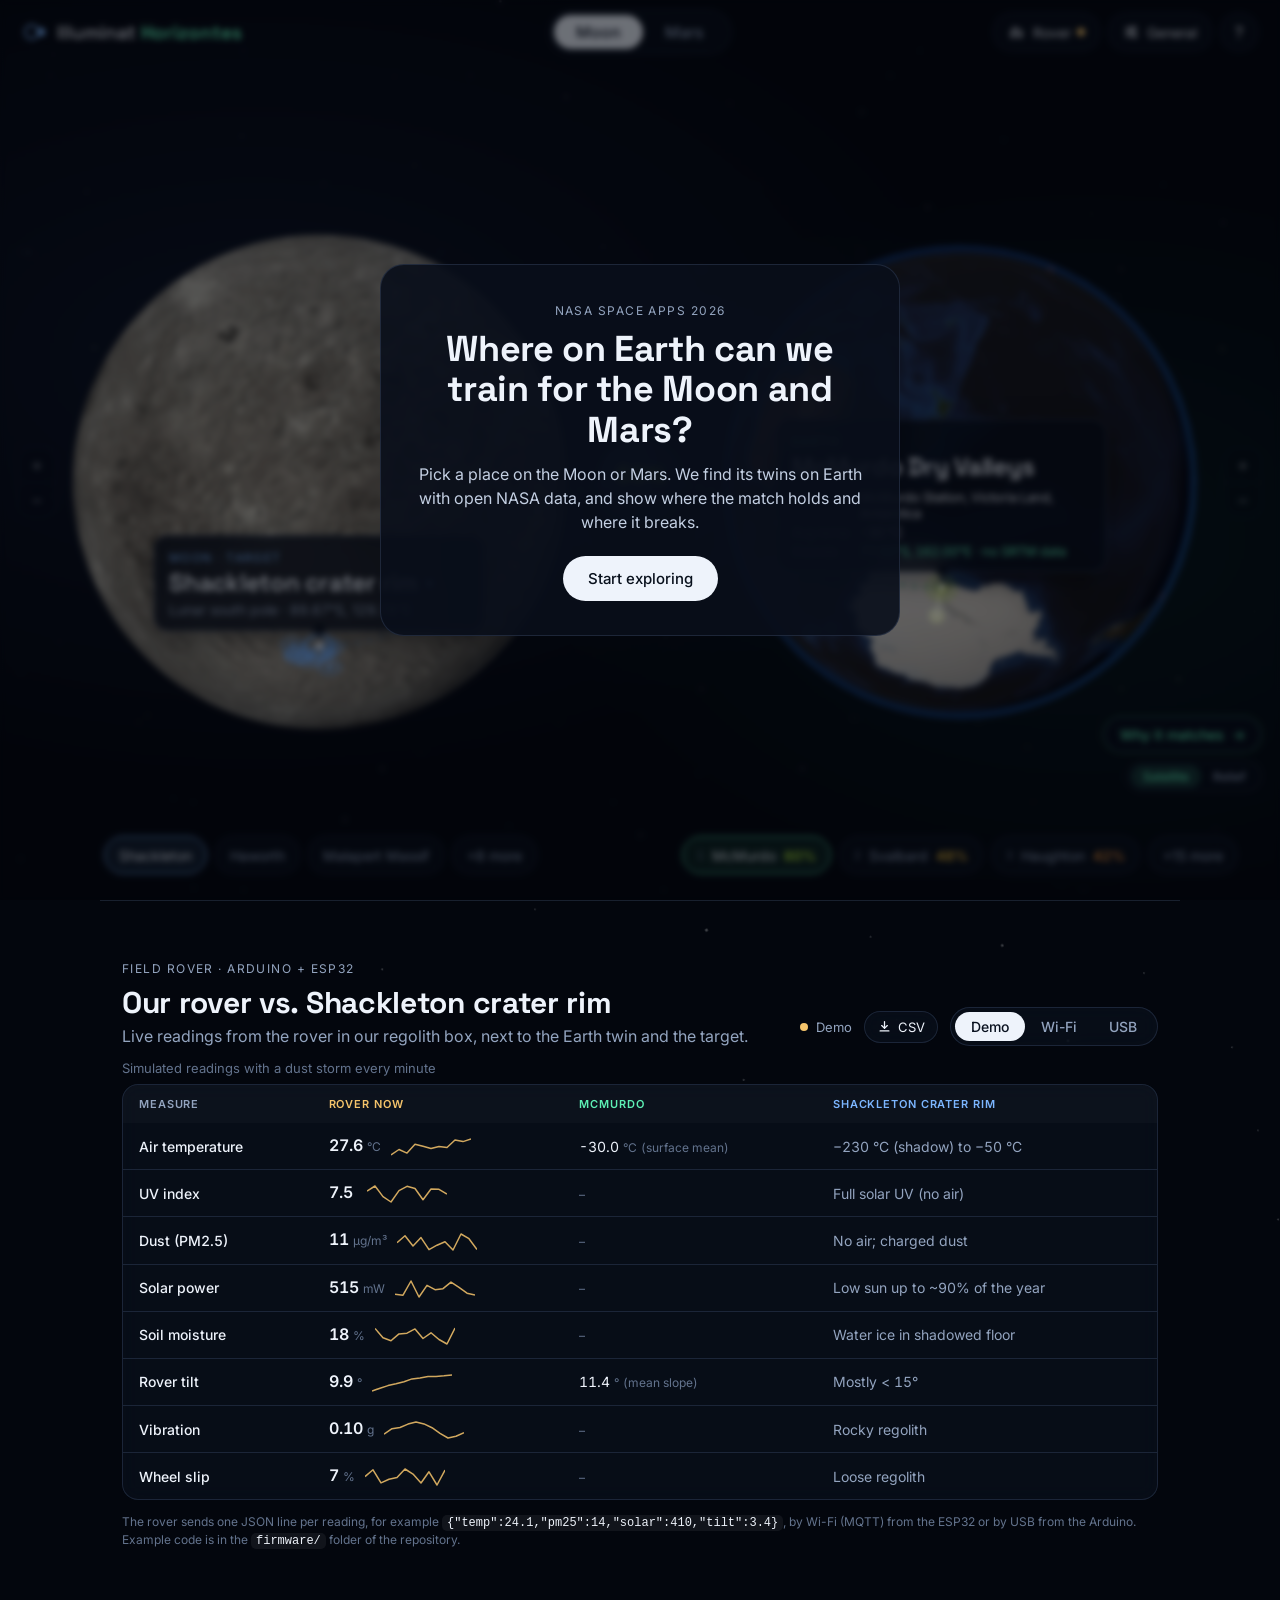
==== index.html @ 5a57f2b1 "Prévia: dados atualizados (relevo da Dry Valleys, temperatura MODIS 1 km, luz da Lua com relevo)" ====
<!DOCTYPE html>
<html lang="en">
<head>
  <meta charset="UTF-8">
  <meta name="viewport" content="width=device-width, initial-scale=1.0, viewport-fit=cover">
  <title>Illuminat Horizontes · Earth twins of the Moon and Mars</title>
  <meta name="description" content="Click a place on the Moon or Mars and find its twin on Earth, scored with NASA open data.">
  <meta name="theme-color" content="#03060d">
  <link rel="icon" href="data:image/svg+xml,%3Csvg xmlns='http://www.w3.org/2000/svg' viewBox='0 0 32 32'%3E%3Crect width='32' height='32' rx='8' fill='%2303060d'/%3E%3Ccircle cx='12' cy='16' r='7.5' fill='none' stroke='%237cb6ff' stroke-width='2.4'/%3E%3Ccircle cx='23' cy='16' r='4.6' fill='%235ef0b5'/%3E%3C/svg%3E">
  <meta property="og:type" content="website">
  <meta property="og:title" content="Illuminat Horizontes · Earth twins of the Moon and Mars">
  <meta property="og:description" content="Click a place on the Moon or Mars and find its twin on Earth, scored with NASA open data.">
  <meta property="og:image" content="https://lucaslopes-ti.github.io/iluminat-NasaChallenge/Assets/og.jpg">
  <meta name="twitter:card" content="summary_large_image">
  <link rel="preconnect" href="https://fonts.googleapis.com">
  <link rel="preconnect" href="https://fonts.gstatic.com" crossorigin>
  <link rel="stylesheet" href="https://fonts.googleapis.com/css2?family=Inter:wght@400;500;600&family=Space+Grotesk:wght@500;600;700&display=swap">
  <link rel="stylesheet" href="Scripts/css/principal.css?v=1794767172">
  <script type="importmap">
    {
      "imports": {
        "three": "./lib/three/three.module.min.js",
        "three/addons/": "./lib/three/addons/"
      }
    }
  </script>
  <script type="module" src="Main.js?v=1794767172"></script>
</head>
<body>
  <div class="space" aria-hidden="true"></div>

  <header class="topbar">
    <div class="brand">
      <svg viewBox="0 0 32 32" width="26" height="26" aria-hidden="true"><circle cx="12" cy="16" r="8.5" fill="none" stroke="currentColor" stroke-width="2"/><circle cx="23.5" cy="16" r="5" fill="currentColor"/></svg>
      <span>Illuminat <b>Horizontes</b></span>
    </div>
    <div class="seg" role="tablist" aria-label="Planetary body">
      <button role="tab" data-body="moon" aria-selected="true">Moon</button>
      <button role="tab" data-body="mars" aria-selected="false">Mars</button>
    </div>
    <div class="top-actions">
      <button class="ghost" id="roverBtn" aria-label="Field rover readings">
        <svg viewBox="0 0 24 24" width="17" height="17" aria-hidden="true"><path d="M4 14h16l-1.5-5h-13z M8 9V6h5" fill="none" stroke="currentColor" stroke-width="1.8" stroke-linejoin="round" stroke-linecap="round"/><circle cx="7" cy="17" r="2.2" fill="none" stroke="currentColor" stroke-width="1.8"/><circle cx="17" cy="17" r="2.2" fill="none" stroke="currentColor" stroke-width="1.8"/></svg>
        <span>Rover</span><i class="dot" id="roverDot"></i>
      </button>
      <button class="ghost" id="profileBtn" aria-haspopup="dialog" aria-expanded="false">
        <svg viewBox="0 0 24 24" width="16" height="16" aria-hidden="true"><path d="M4 6h10M18 6h2M4 12h4M12 12h8M4 18h12M20 18h0" stroke="currentColor" stroke-width="2" stroke-linecap="round"/><circle cx="16" cy="6" r="2" fill="none" stroke="currentColor" stroke-width="2"/><circle cx="10" cy="12" r="2" fill="none" stroke="currentColor" stroke-width="2"/><circle cx="18" cy="18" r="2" fill="none" stroke="currentColor" stroke-width="2"/></svg>
        <span id="profileName">General</span>
      </button>
      <button class="ghost round" id="aboutBtn" aria-label="About and credits">?</button>
    </div>
  </header>

  <main class="twin" id="twin">
    <!-- Moon / Mars -->
    <section class="world world-body" aria-label="Moon or Mars">
      <div class="globe" id="bodyGlobe"></div>
      <div class="world-head pin-card unplaced" id="bodyCard">
        <span class="kicker" id="bodyKicker">Moon · target</span>
        <h1 class="target-title"><span id="targetName">–</span><span class="pick" aria-hidden="true">▾</span>
          <select id="targetSelect" aria-label="Choose a target"></select></h1>
        <p id="targetWhere">–</p>
      </div>
      <span class="hover-ll" id="bodyHover" hidden></span>
      <div class="chips" id="targetChips" role="listbox" aria-label="Targets"></div>
    </section>

    <!-- link between the two worlds -->
    <svg class="link" id="link" aria-hidden="true">
      <defs>
        <linearGradient id="linkGrad" gradientUnits="userSpaceOnUse" x1="0" y1="0" x2="1" y2="0">
          <stop offset="0" stop-color="#7cb6ff"/><stop offset="1" stop-color="#5ef0b5"/>
        </linearGradient>
      </defs>
      <path id="linkPath" d=""/>
      <circle id="linkA" r="4"/><circle id="linkB" r="4"/>
    </svg>
    <button class="match" id="matchBadge" aria-label="Open analog details">
      <span class="match-score" id="matchScore">–</span>
      <span class="match-lbl">match</span>
    </button>

    <!-- Earth -->
    <section class="world world-earth" aria-label="Earth analogs">
      <div class="globe" id="earthGlobe"></div>
      <div class="world-head pin-card unplaced" id="earthCard">
        <span class="kicker">Earth</span>
        <h2 id="siteName">–</h2>
        <span class="m-score" id="mScore"></span>
        <dl class="card-facts">
          <dt>City</dt><dd id="siteCity">–</dd>
          <dt>Avg temp</dt><dd id="siteTemp">–</dd>
          <dt>Coords</dt><dd class="coords" id="siteCoords">–</dd>
        </dl>
      </div>
      <div class="earth-actions">
        <button class="cta" id="detailsBtn">Why it matches <span aria-hidden="true">→</span></button>
        <div class="layer-seg" id="layerSeg" role="group" aria-label="Earth layer">
          <button data-layer="satellite" aria-pressed="true">Satellite</button>
          <button data-layer="relief" aria-pressed="false" title="Elevation from NASA SRTM30 (SRTMGL30)">Relief</button>
        </div>
      </div>
      <span class="hover-ll" id="earthHover" hidden></span>
      <div class="chips" id="rankChips" aria-label="Best Earth analogs"></div>
    </section>

    <span class="sample" id="sampleChip" title="Scores are sample values until the NASA data notebooks deliver data/locais.json">Sample data</span>
  </main>

  <!-- field rover (Arduino + ESP32) -->
  <section class="station" id="station" aria-labelledby="stTitle">
    <div class="st-head">
      <div>
        <span class="kicker">Field rover · Arduino + ESP32</span>
        <h2 id="stTitle">Our rover vs. <span id="stTarget">–</span></h2>
        <p class="st-sub">Live readings from the rover in our regolith box, next to the Earth twin and the target.</p>
      </div>
      <div class="st-conn">
        <span class="st-status" id="stStatus" data-status="off"><i></i><span id="stStatusText">Offline</span></span>
        <button class="ghost small" id="stCsv" type="button" title="Download this session's readings as CSV" hidden>
          <svg viewBox="0 0 24 24" width="15" height="15" aria-hidden="true"><path d="M12 4v11m0 0-4.5-4.5M12 15l4.5-4.5M5 19h14" fill="none" stroke="currentColor" stroke-width="2" stroke-linecap="round" stroke-linejoin="round"/></svg>
          CSV
        </button>
        <div class="seg small" id="stModes" role="group" aria-label="Rover connection">
          <button data-mode="demo" aria-pressed="false">Demo</button>
          <button data-mode="mqtt" aria-pressed="false">Wi-Fi</button>
          <button data-mode="usb" aria-pressed="false">USB</button>
        </div>
      </div>
    </div>
    <form class="st-mqtt" id="stMqtt" hidden>
      <label>Broker <input id="stBroker" spellcheck="false" autocomplete="off"></label>
      <label>Topic <input id="stTopic" spellcheck="false" autocomplete="off"></label>
      <button class="cta solid" type="submit">Connect</button>
    </form>
    <p class="st-detail" id="stDetail"></p>
    <div class="table-wrap">
      <table class="st-table">
        <thead>
          <tr><th scope="col">Measure</th><th scope="col">Rover now</th><th scope="col" id="stColSite">Earth twin</th><th scope="col" id="stColTarget">Target</th></tr>
        </thead>
        <tbody id="stBody"></tbody>
      </table>
    </div>
    <p class="fine">The rover sends one JSON line per reading, for example <code>{"temp":24.1,"pm25":14,"solar":410,"tilt":3.4}</code>, by Wi-Fi (MQTT) from the ESP32 or by USB from the Arduino. Example code is in the <code>firmware/</code> folder of the repository.</p>
  </section>

  <!-- details drawer -->
  <aside class="drawer" id="drawer" aria-hidden="true" aria-labelledby="dTitle">
    <button class="ghost round close" id="drawerClose" aria-label="Close details">×</button>
    <div id="drawerBody"></div>
  </aside>
  <div class="scrim" id="scrim" hidden></div>

  <!-- mission profile popover -->
  <div class="popover" id="profilePop" hidden role="dialog" aria-label="Mission profile">
    <div class="presets" id="presets"></div>
    <div class="sliders" id="sliders"></div>
    <p class="fine">Weights change the ranking. Gravity, atmosphere and radiation never match on Earth.</p>
  </div>

  <!-- intro -->
  <div class="intro" id="intro" hidden>
    <div class="intro-card">
      <span class="kicker">NASA Space Apps 2026</span>
      <h2>Where on Earth can we train for the Moon and Mars?</h2>
      <p>Pick a place on the Moon or Mars. We find its twins on Earth with open NASA data, and show where the match holds and where it breaks.</p>
      <button class="cta solid" id="introGo">Start exploring</button>
    </div>
  </div>

  <dialog id="about">
    <h2>About Illuminat Horizontes</h2>
    <p>Each Earth site gets a similarity score per dimension (terrain, materials, thermal, water and ice, dust, habitability, operations). The match is a weighted average, so changing the mission profile changes the ranking. Every site also shows where the analogy breaks.</p>
    <p><b>Status:</b> the scores shown now are sample values. They will be replaced by the output of our data notebooks (NASA Earthdata, AppEEARS, Copernicus).</p>
    <h3>About the team</h3>
    <p>We aim to build innovative solutions that meet the needs and challenges of space exploration, while helping improve quality of life on Earth.</p>
    <h3>Imagery credits</h3>
    <ul>
      <li>Earth: NASA Blue Marble (NASA Earth Observatory).</li>
      <li>Earth relief and elevation: NASA SRTM30 (SRTMGL30, LP DAAC), 27 tiles (90°N to 60°S), averaged to 0.25°. Antarctica shows the satellite image.</li>
      <li>Moon: NASA SVS CGI Moon Kit (LRO LROC color mosaic), with relief from LRO LOLA (LDEM, 16 px/degree).</li>
      <li>Mars: NASA 3D Resources global color and normal maps (Viking/MGS, NASA/JPL-Caltech, USGS).</li>
      <li>Scores: NASA POWER (MERRA-2, CERES, GPM), MODIS NDVI, SRTM30 and mission references for each target (dados/essenciais in the repository).</li>
      <li>Coordinates marked ≈ are approximate. 3D engine: three.js (MIT).</li>
    </ul>
    <form method="dialog"><button class="cta solid">Close</button></form>
  </dialog>
</body>
</html>
---- Scripts/css/principal.css ----
:root {
  --bg: #03060d;
  --glass: rgba(10, 18, 32, .62);
  --glass-2: rgba(16, 28, 48, .78);
  --line: rgba(140, 170, 220, .16);
  --line-2: rgba(140, 170, 220, .3);
  --text: #eef3fb;
  --muted: #93a4bf;
  --dim: #63738d;
  --moon: #7cb6ff;
  --earth: #5ef0b5;
  --good: #5ef0b5;
  --bad: #ff8a80;
  --font: "Inter", system-ui, -apple-system, "Segoe UI", Roboto, sans-serif;
  --display: "Space Grotesk", var(--font);
  --top: 64px;
}

* { box-sizing: border-box; }
[hidden] { display: none !important; }
html, body { margin: 0; height: 100%; background: var(--bg); color: var(--text); font-family: var(--font); -webkit-font-smoothing: antialiased; }
body { overflow-x: hidden; overflow-y: auto; }
button { font: inherit; color: inherit; cursor: pointer; }
h1, h2, h3 { font-family: var(--display); letter-spacing: -.01em; }

/* star field + nebula, shared by both globes (their canvases are transparent) */
.space {
  position: fixed; inset: 0; z-index: 0; pointer-events: none;
  background:
    radial-gradient(1200px 700px at 20% 40%, rgba(60, 90, 160, .16), transparent 60%),
    radial-gradient(900px 600px at 85% 60%, rgba(30, 140, 120, .12), transparent 60%),
    var(--bg);
}
.space::before, .space::after {
  content: ""; position: absolute; inset: 0;
  background-image:
    radial-gradient(1px 1px at 12% 18%, #fff8, transparent), radial-gradient(1px 1px at 33% 72%, #fff6, transparent),
    radial-gradient(1px 1px at 58% 12%, #fff7, transparent), radial-gradient(1px 1px at 77% 44%, #fff5, transparent),
    radial-gradient(1.5px 1.5px at 91% 83%, #fff9, transparent), radial-gradient(1px 1px at 46% 91%, #fff5, transparent),
    radial-gradient(1px 1px at 5% 60%, #fff6, transparent), radial-gradient(1.5px 1.5px at 67% 64%, #fff7, transparent);
  background-size: 420px 420px;
}
.space::after { background-size: 270px 270px; opacity: .6; transform: rotate(17deg) scale(1.4); }

/* ---------- top bar ---------- */
.topbar {
  position: relative; z-index: 10; height: var(--top);
  display: grid; grid-template-columns: 1fr auto 1fr; align-items: center; gap: 12px; padding: 0 22px;
}
.brand { display: flex; align-items: center; gap: 9px; font-family: var(--display); font-size: 19px; color: var(--moon); }
.brand span { color: var(--text); font-weight: 500; }
.brand b { color: var(--earth); font-weight: 700; }
.seg { display: flex; padding: 4px; border-radius: 999px; background: var(--glass); border: 1px solid var(--line); backdrop-filter: blur(10px); }
.seg button { border: 0; background: none; padding: 7px 22px; border-radius: 999px; color: var(--muted); font-weight: 500; transition: background .2s, color .2s; }
.seg button[aria-selected="true"] { background: var(--text); color: #0a1220; }
.top-actions { display: flex; justify-content: flex-end; gap: 8px; }
.ghost {
  display: inline-flex; align-items: center; gap: 8px; height: 38px; padding: 0 14px; border-radius: 999px;
  background: var(--glass); border: 1px solid var(--line); backdrop-filter: blur(10px); font-size: 14px;
}
.ghost:hover { border-color: var(--line-2); }
.ghost.round { width: 38px; padding: 0; justify-content: center; font-size: 16px; }

#roverBtn .dot { margin-left: -2px; }
#roverBtn .dot, .st-status i { width: 8px; height: 8px; border-radius: 50%; background: var(--dim); flex: none; }
[data-status="live"] i, #roverDot[data-status="live"] { background: var(--earth); box-shadow: 0 0 8px var(--earth); animation: blink 1.6s infinite; }
[data-status="demo"] i, #roverDot[data-status="demo"] { background: #f5c46b; }
[data-status="connecting"] i, [data-status="waiting"] i, #roverDot[data-status="connecting"], #roverDot[data-status="waiting"] { background: var(--moon); animation: blink 1s infinite; }
[data-status="error"] i, #roverDot[data-status="error"] { background: var(--bad); }
@keyframes blink { 50% { opacity: .35; } }

/* ---------- twin stage ---------- */
.twin {
  position: relative; z-index: 1; height: calc(100dvh - var(--top));
  display: grid; grid-template-columns: 1fr 1fr;
}
.world { position: relative; min-width: 0; min-height: 0; }
.globe { position: absolute; inset: 0; touch-action: none; }
.globe canvas { display: block; width: 100% !important; height: 100% !important; outline: none; cursor: grab; }
.globe canvas:active { cursor: grabbing; }
.globe.is-loading::after {
  content: ""; position: absolute; left: 50%; top: 50%; width: 34px; height: 34px; margin: -17px;
  border-radius: 50%; border: 2px solid var(--line-2); border-top-color: var(--text); animation: spin .9s linear infinite;
}
@keyframes spin { to { transform: rotate(360deg); } }

.world-head { position: absolute; z-index: 3; }
/* info card pinned next to the chosen place on the globe (placed by Main.js every frame) */
.pin-card {
  left: 0; top: 0; width: max-content; max-width: 330px; padding: 10px 14px 12px; border-radius: 14px;
  background: rgba(8, 14, 26, .84); border: 1px solid var(--line-2); backdrop-filter: blur(10px);
  box-shadow: 0 8px 28px rgba(0, 0, 0, .45); will-change: transform; transition: opacity .2s;
}
.pin-card.unplaced { opacity: 0; }
.pin-card::after {
  content: ""; position: absolute; width: 10px; height: 10px; background: inherit; border: inherit; border-width: 0;
  transform: rotate(45deg); display: none;
}
.pin-card[data-side="above"]::after { display: block; left: calc(var(--ax, 50%) - 6px); bottom: -6px; border-right-width: 1px; border-bottom-width: 1px; }
.pin-card[data-side="below"]::after { display: block; left: calc(var(--ax, 50%) - 6px); top: -6px; border-left-width: 1px; border-top-width: 1px; }
.pin-card[data-side="left"]::after { display: block; top: calc(var(--ay, 50%) - 6px); right: -6px; border-right-width: 1px; border-top-width: 1px; }
.pin-card[data-side="right"]::after { display: block; top: calc(var(--ay, 50%) - 6px); left: -6px; border-left-width: 1px; border-bottom-width: 1px; }
.card-facts { display: grid; grid-template-columns: max-content minmax(0, 1fr); gap: 3px 10px; margin: 8px 0 0; font-size: 13px; }
.card-facts dt { color: var(--dim); }
.card-facts dd { margin: 0; color: var(--text); font-variant-numeric: tabular-nums; }
.card-facts dd.coords { color: var(--earth); }
/* Why it matches + Satellite/Relief: fixed in the Earth panel's lower right corner */
.earth-actions { position: absolute; right: 18px; bottom: 108px; z-index: 3; display: flex; flex-direction: column; align-items: flex-end; gap: 8px; }
.earth-actions .cta { margin: 0; background: rgba(8, 14, 26, .78); backdrop-filter: blur(10px); }
.earth-actions .layer-seg { position: static; }
.marker-label.active { display: none; }
.world-head p.coords { margin-top: 2px; font-variant-numeric: tabular-nums; color: var(--earth); font-size: 13px; letter-spacing: .02em; }
.marker-label .ll { margin-left: 6px; color: var(--muted); font-variant-numeric: tabular-nums; font-weight: 400; }
.layer-seg { position: absolute; left: 18px; bottom: 72px; z-index: 3; display: flex; padding: 3px; border-radius: 999px; background: rgba(8, 14, 26, .7); border: 1px solid var(--line); backdrop-filter: blur(10px); }
.layer-seg button { border: 0; background: none; padding: 4px 12px; border-radius: 999px; color: var(--muted); font-size: 12px; font-weight: 500; transition: background .2s, color .2s; }
.layer-seg button[aria-pressed="true"] { background: rgba(94, 240, 181, .18); color: var(--earth); }
.hover-ll { position: absolute; left: 50%; bottom: 72px; transform: translateX(-50%); z-index: 3; font-size: 12px; color: var(--muted); font-variant-numeric: tabular-nums; padding: 3px 10px; border-radius: 999px; background: rgba(8, 14, 26, .7); border: 1px solid var(--line); pointer-events: none; }
.m-score { display: none; font-size: 14px; color: var(--muted); }
.m-score b { font-family: var(--display); font-size: 18px; }
.world-head > * { pointer-events: auto; }
.kicker { font-size: 12px; letter-spacing: .12em; text-transform: uppercase; color: var(--muted); }
.world-body .kicker { color: var(--moon); }
.world-earth .kicker { color: var(--earth); }
.world-head h1, .world-head h2 { margin: 4px 0 4px; font-size: clamp(20px, 1.9vw, 28px); line-height: 1.1; font-weight: 600; }
.world-head p { margin: 0; color: var(--muted); font-size: 14px; }
.role { margin-left: 6px; padding: 2px 8px; border-radius: 999px; border: 1px solid var(--line-2); font-size: 10px; letter-spacing: .08em; color: var(--text); }
.role.br { border-color: rgba(94, 240, 181, .5); color: var(--earth); }
.cta {
  margin-top: 14px; display: inline-flex; align-items: center; gap: 8px; padding: 9px 16px; border-radius: 999px;
  background: var(--glass); border: 1px solid rgba(94, 240, 181, .45); color: var(--earth); font-weight: 500; font-size: 14px;
  backdrop-filter: blur(10px); transition: background .2s;
}
.cta:hover { background: rgba(94, 240, 181, .12); }
.cta.solid { background: var(--text); color: #08101c; border-color: transparent; }

.chips {
  position: absolute; left: 0; right: 0; bottom: 22px; z-index: 3; display: flex; gap: 8px; padding: 4px 28px;
  overflow-x: auto; scrollbar-width: none; justify-content: safe center; flex-wrap: nowrap;
}
.chips::-webkit-scrollbar { display: none; }
.chip {
  flex: none; display: inline-flex; align-items: center; gap: 8px; height: 38px; padding: 0 14px; border-radius: 999px;
  background: var(--glass); border: 1px solid var(--line); backdrop-filter: blur(10px); font-size: 14px; color: var(--muted);
  transition: border-color .2s, color .2s, background .2s;
}
.chip:hover { color: var(--text); border-color: var(--line-2); }
.chip[aria-selected="true"] { color: var(--text); border-color: var(--moon); background: rgba(124, 182, 255, .14); }
.world-earth .chip[aria-selected="true"] { border-color: var(--earth); background: rgba(94, 240, 181, .12); }
.chip .n { font-size: 11px; color: var(--dim); font-variant-numeric: tabular-nums; }
.chip .s { font-weight: 600; font-variant-numeric: tabular-nums; }

.label-layer { position: absolute; inset: 0; pointer-events: none; overflow: hidden; z-index: 2; }
.marker-label {
  position: absolute; top: 0; left: 0; pointer-events: auto; white-space: nowrap;
  font-size: 12px; font-weight: 500; padding: 4px 9px; border-radius: 999px; border: 1px solid var(--line-2);
  background: rgba(8, 14, 26, .82); color: var(--text); transition: opacity .2s;
}
.marker-label.hidden { opacity: 0; pointer-events: none; }
.marker-label.active { border-color: var(--text); }

/* link between worlds */
.link { position: absolute; inset: 0; width: 100%; height: 100%; z-index: 2; pointer-events: none; overflow: visible; }
.link path { fill: none; stroke: url(#linkGrad); stroke-width: 1.6; stroke-dasharray: 5 7; animation: flow 1.2s linear infinite; opacity: .9; filter: drop-shadow(0 0 1.5px rgba(0, 0, 0, .9)); }
.link { transition: opacity .25s; }
.link circle { fill: #fff; }
.link.off { opacity: 0; }
@keyframes flow { to { stroke-dashoffset: -24; } }
.match {
  position: absolute; z-index: 4; transform: translate(-50%, -50%); left: 50%; top: 50%;
  width: 84px; height: 84px; border-radius: 50%; display: grid; place-content: center; text-align: center;
  background: radial-gradient(circle at 30% 30%, rgba(40, 60, 95, .95), rgba(8, 14, 26, .95));
  border: 1px solid var(--line-2); box-shadow: 0 0 0 6px rgba(94, 240, 181, .06), 0 10px 40px rgba(0, 0, 0, .5);
  transition: transform .2s;
}
.match:hover { transform: translate(-50%, -50%) scale(1.06); }
.match-score { font-family: var(--display); font-size: 24px; font-weight: 700; line-height: 1; }
.match-lbl { font-size: 10px; letter-spacing: .14em; text-transform: uppercase; color: var(--muted); margin-top: 3px; }
.sample {
  position: absolute; right: 18px; bottom: 74px; z-index: 3; font-size: 11px; color: #f6c86b;
  padding: 3px 9px; border-radius: 999px; border: 1px solid rgba(246, 200, 107, .35); background: rgba(20, 16, 6, .6);
}

/* ---------- drawer ---------- */
.drawer {
  position: fixed; z-index: 30; top: 12px; right: 12px; bottom: 12px; width: min(460px, calc(100vw - 24px));
  background: rgba(9, 15, 27, .94); border: 1px solid var(--line); border-radius: 22px; backdrop-filter: blur(16px);
  padding: 26px 26px 30px; overflow-y: auto; transform: translateX(calc(100% + 30px)); transition: transform .35s cubic-bezier(.2, .8, .2, 1);
}
.drawer.open { transform: none; }
.drawer:not(.open) { visibility: hidden; transition: transform .35s cubic-bezier(.2, .8, .2, 1), visibility 0s .35s; }
.drawer .close { position: absolute; top: 16px; right: 16px; font-size: 20px; }
.scrim { position: fixed; inset: 0; z-index: 25; background: rgba(0, 0, 0, .35); }
.d-head { padding-right: 44px; }
.d-head h2 { margin: 6px 0 2px; font-size: 26px; }
.d-head p { margin: 0; color: var(--muted); font-size: 14px; }
.d-score { display: flex; align-items: center; gap: 16px; margin: 20px 0 6px; }
.d-score .big { font-family: var(--display); font-size: 48px; font-weight: 700; line-height: 1; }
.d-score .sub { color: var(--muted); font-size: 13px; line-height: 1.4; }
.radar { display: block; width: 100%; max-width: 360px; margin: 6px auto 4px; overflow: visible; }
.radar .grid { fill: none; stroke: var(--line); }
.radar .axis { stroke: var(--line); }
.radar .target { fill: rgba(124, 182, 255, .07); stroke: var(--moon); stroke-dasharray: 3 4; }
.radar .earth { fill: rgba(94, 240, 181, .22); stroke: var(--earth); stroke-width: 2; }
.radar text { fill: var(--muted); font-size: 11px; font-family: var(--font); }
.radar text.off { fill: var(--dim); text-decoration: line-through; }
.legend { display: flex; justify-content: center; gap: 16px; font-size: 12px; color: var(--muted); margin-bottom: 18px; }
.legend i { display: inline-block; width: 14px; height: 2px; margin-right: 6px; vertical-align: middle; background: var(--earth); }
.legend i.t { background: none; border-top: 2px dashed var(--moon); }
.wb { margin-top: 16px; }
.wb h3 { font-size: 15px; margin: 0 0 8px; display: flex; align-items: center; gap: 8px; }
.wb ul { list-style: none; margin: 0; padding: 0; }
.wb li { position: relative; padding: 0 0 8px 18px; font-size: 14px; line-height: 1.45; color: #cfdaeb; }
.wb li::before { content: ""; position: absolute; left: 2px; top: 8px; width: 6px; height: 6px; border-radius: 50%; }
.works h3 { color: var(--good); } .works li::before { background: var(--good); }
.breaks h3 { color: var(--bad); } .breaks li::before { background: var(--bad); }
.always { display: flex; flex-wrap: wrap; gap: 6px; margin-top: 2px; }
.always span { font-size: 12px; padding: 4px 10px; border-radius: 999px; border: 1px solid rgba(255, 138, 128, .3); color: #f3b1aa; }
details.more { margin-top: 18px; border-top: 1px solid var(--line); padding-top: 14px; }
details.more summary { cursor: pointer; color: var(--muted); font-size: 13px; }
.facts { display: grid; grid-template-columns: 1fr 1fr; gap: 10px 16px; margin-top: 12px; font-size: 13px; }
.facts span { display: block; color: var(--dim); font-size: 12px; }
.src { color: var(--dim); font-size: 12px; margin-top: 12px; line-height: 1.5; }

/* ---------- profile popover ---------- */
.popover {
  position: fixed; z-index: 35; top: calc(var(--top) - 4px); right: 22px; width: 320px;
  background: rgba(9, 15, 27, .96); border: 1px solid var(--line); border-radius: 18px; padding: 16px; backdrop-filter: blur(16px);
  box-shadow: 0 20px 60px rgba(0, 0, 0, .5);
}
.presets { display: flex; flex-wrap: wrap; gap: 6px; margin-bottom: 14px; }
.presets button { border: 1px solid var(--line); background: none; border-radius: 999px; padding: 5px 11px; font-size: 12px; color: var(--muted); }
.presets button[aria-pressed="true"] { color: #08101c; background: var(--text); border-color: var(--text); }
.sliders label { display: grid; grid-template-columns: 1fr 96px 22px; align-items: center; gap: 10px; font-size: 13px; padding: 5px 0; }
.sliders output { text-align: right; color: var(--muted); font-variant-numeric: tabular-nums; }
.sliders input[type="range"] { width: 100%; accent-color: var(--earth); }
.fine { color: var(--dim); font-size: 12px; margin: 10px 0 0; line-height: 1.4; }

/* ---------- intro ---------- */
.intro { position: fixed; inset: 0; z-index: 40; display: grid; place-items: center; padding: 20px; background: rgba(2, 5, 10, .55); backdrop-filter: blur(3px); }
.intro-card { max-width: 520px; text-align: center; padding: 34px 30px; border-radius: 24px; background: rgba(9, 15, 27, .9); border: 1px solid var(--line); }
.intro-card h2 { font-size: clamp(26px, 4vw, 36px); margin: 10px 0 12px; line-height: 1.12; }
.intro-card p { color: #c3cfe2; font-size: 16px; line-height: 1.5; margin: 0 0 22px; }
.intro .cta { margin: 0; padding: 12px 24px; font-size: 15px; }

dialog { max-width: 600px; background: rgba(9, 15, 27, .97); color: var(--text); border: 1px solid var(--line); border-radius: 20px; padding: 24px; }
dialog::backdrop { background: rgba(0, 0, 0, .6); }
dialog p, dialog li { font-size: 14px; line-height: 1.55; color: #c9d6ea; }

/* ---------- small screens ---------- */
.d-actions { display: flex; gap: 8px; flex-wrap: wrap; margin-top: 18px; padding-top: 16px; border-top: 1px solid var(--line); }
.d-actions a { color: var(--text); text-decoration: none; }

.target-title { position: relative; display: inline-flex; align-items: center; gap: 8px; }
.target-title .pick { font-size: 14px; color: var(--moon); }
.target-title select { position: absolute; inset: 0; width: 100%; opacity: 0; font-size: 16px; cursor: pointer; }

/* ---------- zoom controls (one set per globe) ---------- */
.zoom-ui { position: absolute; inset: 0; pointer-events: none; z-index: 4; }
.zoom-ctl {
  position: absolute; top: 50%; transform: translateY(-50%); display: flex; flex-direction: column; pointer-events: auto;
  border-radius: 14px; background: rgba(8, 14, 26, .62); border: 1px solid var(--line); backdrop-filter: blur(10px);
  opacity: .55; transition: opacity .2s;
}
.world-body .zoom-ctl { left: 18px; }
.world-earth .zoom-ctl { right: 18px; }
.world:hover .zoom-ctl, .zoom-ctl:focus-within, .zoom-ui.zoomed .zoom-ctl { opacity: 1; }
.zoom-ctl button { width: 36px; height: 34px; border: 0; background: none; color: var(--text); font-size: 18px; line-height: 1; display: grid; place-items: center; }
.zoom-ctl button + button { border-top: 1px solid var(--line); }
.zoom-ctl button:hover:not(:disabled) { background: rgba(255, 255, 255, .06); }
.zoom-ctl button:disabled { color: var(--dim); opacity: .45; cursor: default; }
.zoom-ctl button:first-child { border-radius: 13px 13px 0 0; }
.zoom-ctl button:last-child { border-radius: 0 0 13px 13px; color: var(--muted); }
.zoom-ui:not(.zoomed) [data-z=home] { display: none; }
.zoom-ui:not(.zoomed) [data-z=out] { border-radius: 0 0 13px 13px; }
.zoom-scale {
  position: absolute; top: calc(50% + 62px); display: grid; gap: 3px; font-size: 11px; color: var(--muted);
  font-variant-numeric: tabular-nums; opacity: 0; transition: opacity .3s;
}
.world-body .zoom-scale { left: 18px; }
.world-earth .zoom-scale { right: 18px; justify-items: end; }
.zoom-scale i { display: block; height: 5px; border: 1.5px solid var(--muted); border-top: 0; }
.zoom-ui.zoomed .zoom-scale { opacity: 1; }
.zoom-hint {
  position: absolute; left: 50%; top: 50%; transform: translate(-50%, -50%); padding: 8px 14px; border-radius: 999px;
  background: rgba(8, 14, 26, .82); border: 1px solid var(--line-2); font-size: 13px; color: var(--text);
  opacity: 0; transition: opacity .25s; white-space: nowrap;
}
.zoom-hint.show { opacity: 1; }

/* ---------- field rover section ---------- */
.ghost.small { height: 32px; padding: 0 12px; font-size: 13px; gap: 6px; }
.st-table .drop { font-size: 12px; font-weight: 600; color: var(--bad); margin-left: 4px; }
.station { position: relative; z-index: 1; max-width: 1080px; margin: 0 auto; padding: 56px 22px 80px; border-top: 1px solid var(--line); }
.st-head { display: flex; align-items: flex-end; justify-content: space-between; gap: 20px; flex-wrap: wrap; }
.st-head h2 { margin: 6px 0 4px; font-size: 30px; }
.st-sub { margin: 0; color: var(--muted); }
.st-conn { display: flex; align-items: center; gap: 12px; flex-wrap: wrap; }
.st-status { display: inline-flex; align-items: center; gap: 8px; font-size: 13px; color: var(--muted); }
.seg.small button { padding: 6px 16px; font-size: 14px; }
.seg button[aria-pressed="true"] { background: var(--text); color: #0a1220; }
.st-mqtt { display: flex; gap: 10px; flex-wrap: wrap; align-items: flex-end; margin-top: 18px; padding: 14px; border-radius: 14px; background: var(--glass); border: 1px solid var(--line); }
.st-mqtt label { display: grid; gap: 4px; font-size: 12px; color: var(--muted); flex: 1 1 220px; }
.st-mqtt input { font: inherit; font-size: 14px; color: var(--text); background: rgba(0, 0, 0, .3); border: 1px solid var(--line-2); border-radius: 10px; padding: 8px 10px; }
.st-detail { min-height: 1.2em; margin: 14px 0 8px; font-size: 13px; color: var(--dim); }
.table-wrap { overflow-x: auto; border-radius: 16px; border: 1px solid var(--line); background: var(--glass); backdrop-filter: blur(10px); }
.st-table { width: 100%; border-collapse: collapse; font-size: 14px; font-variant-numeric: tabular-nums; }
.st-table th, .st-table td { padding: 12px 16px; text-align: left; border-bottom: 1px solid var(--line); vertical-align: middle; }
.st-table tr:last-child th, .st-table tr:last-child td { border-bottom: 0; }
.st-table thead th { font-size: 11px; font-weight: 600; letter-spacing: .08em; text-transform: uppercase; color: var(--muted); background: rgba(255, 255, 255, .02); }
.st-table thead th:nth-child(2) { color: #f5c46b; }
.st-table thead th:nth-child(3) { color: var(--earth); }
.st-table thead th:nth-child(4) { color: var(--moon); }
.st-table tbody th { font-weight: 500; white-space: nowrap; }
.st-table td.now { white-space: nowrap; }
.st-table td.now b { font-size: 16px; font-weight: 600; }
.st-table td.ref { color: var(--muted); }
.st-table .u, .st-table .na { color: var(--dim); font-size: 12px; }
.spark { width: 80px; height: 20px; margin-left: 10px; vertical-align: middle; }
.spark polyline { fill: none; stroke: #f5c46b; stroke-width: 1.5; stroke-linejoin: round; opacity: .85; }
.station .fine code { font-size: 12px; color: var(--text); background: rgba(255, 255, 255, .06); padding: 1px 5px; border-radius: 5px; }
.station .fine { margin-top: 14px; }

@media (max-width: 820px) {
  .station { padding: 40px 14px 60px; }
  .st-head h2 { font-size: 24px; }
  .st-table th, .st-table td { padding: 10px 12px; }
  .spark { width: 64px; }
  .table-wrap { overflow: visible; }
  .st-table thead { display: none; }
  .st-table, .st-table tbody, .st-table tr { display: block; }
  .st-table tr { padding: 12px 14px; border-bottom: 1px solid var(--line); display: grid; grid-template-columns: 1fr auto; gap: 4px 12px; }
  .st-table tr:last-child { border-bottom: 0; }
  .st-table tbody th, .st-table td { display: block; padding: 0; border: 0; }
  .st-table tbody th { grid-column: 1; align-self: center; }
  .st-table td.now { grid-column: 2; grid-row: 1; text-align: right; }
  .st-table td:not(.now) { grid-column: 1 / -1; font-size: 13px; }
  .st-table td:not(.now)::before { content: attr(data-label) ": "; color: var(--dim); }
  #roverBtn span { display: none; }
  #roverBtn { width: auto; padding: 0 10px; gap: 6px; }
  .world-body .zoom-ctl { left: auto; right: 12px; }
  .world-body .zoom-scale { left: auto; right: 12px; justify-items: end; }
  .world-earth .zoom-ctl, .world-earth .zoom-scale { right: 10px; }
  .zoom-ctl { opacity: .8; }
  .zoom-ctl button { width: 34px; height: 32px; }
  .hover-ll { left: 12px; transform: none; }
  :root { --top: 56px; }
  .topbar { grid-template-columns: auto 1fr auto; padding: 0 14px; gap: 8px; }
  .brand { font-size: 16px; }
  .brand span { display: none; }
  .seg { justify-self: center; }
  .seg button { padding: 6px 16px; }
  #profileName { display: none; }
  .ghost { padding: 0 11px; }
  .twin { grid-template-columns: minmax(0, 1fr); grid-template-rows: 1fr 1fr; }
  .pin-card { max-width: min(196px, 54vw); padding: 7px 10px 9px; border-radius: 11px; }
  .pin-card .kicker { font-size: 9.5px; letter-spacing: .1em; }
  .pin-card h1, .pin-card h2, .world-earth .pin-card h2 { font-size: 16px; margin: 2px 0; }
  .pin-card p, .pin-card .m-score { font-size: 11px; }
  .pin-card .m-score b { font-size: 14px; }
  .world-earth .pin-card .coords { font-size: 11px; }
  .card-facts { font-size: 11px; gap: 2px 8px; margin-top: 5px; }
  .earth-actions { right: 12px; bottom: 58px; gap: 6px; }
  .earth-actions .cta { padding: 5px 11px; font-size: 12px; }
  .cta { margin-top: 8px; padding: 6px 12px; font-size: 13px; }
  .chips { bottom: 10px; padding: 4px 16px; justify-content: flex-start; }
  .world-body .chips { bottom: 6px; }
  .chip { height: 32px; font-size: 13px; padding: 0 11px; gap: 6px; }
  .chips { justify-content: safe center; gap: 6px; }
  .zoom-ui .zoom-ctl, .zoom-ui .zoom-scale, .hover-ll { display: none; }
  .world-earth .role, #siteWhere { display: none; }
  .layer-seg button { padding: 3px 10px; font-size: 11px; }
  .world-earth .globe { left: 0; bottom: 50px; }
  .world-body .chips { display: none; }
  .world-earth .marker-label { display: none; }
  .match { display: none; }
  .m-score { display: inline; }
  .sample { top: 6px; right: 12px; bottom: auto; }
  .drawer { top: auto; left: 0; right: 0; bottom: 0; width: auto; max-height: 86dvh; border-radius: 22px 22px 0 0; transform: translateY(105%); padding: 22px 18px 30px; }
  .popover { left: 12px; right: 12px; width: auto; }
}

@media (prefers-reduced-motion: reduce) {
  *, *::before, *::after { animation: none !important; transition-duration: 0s !important; scroll-behavior: auto !important; }
}
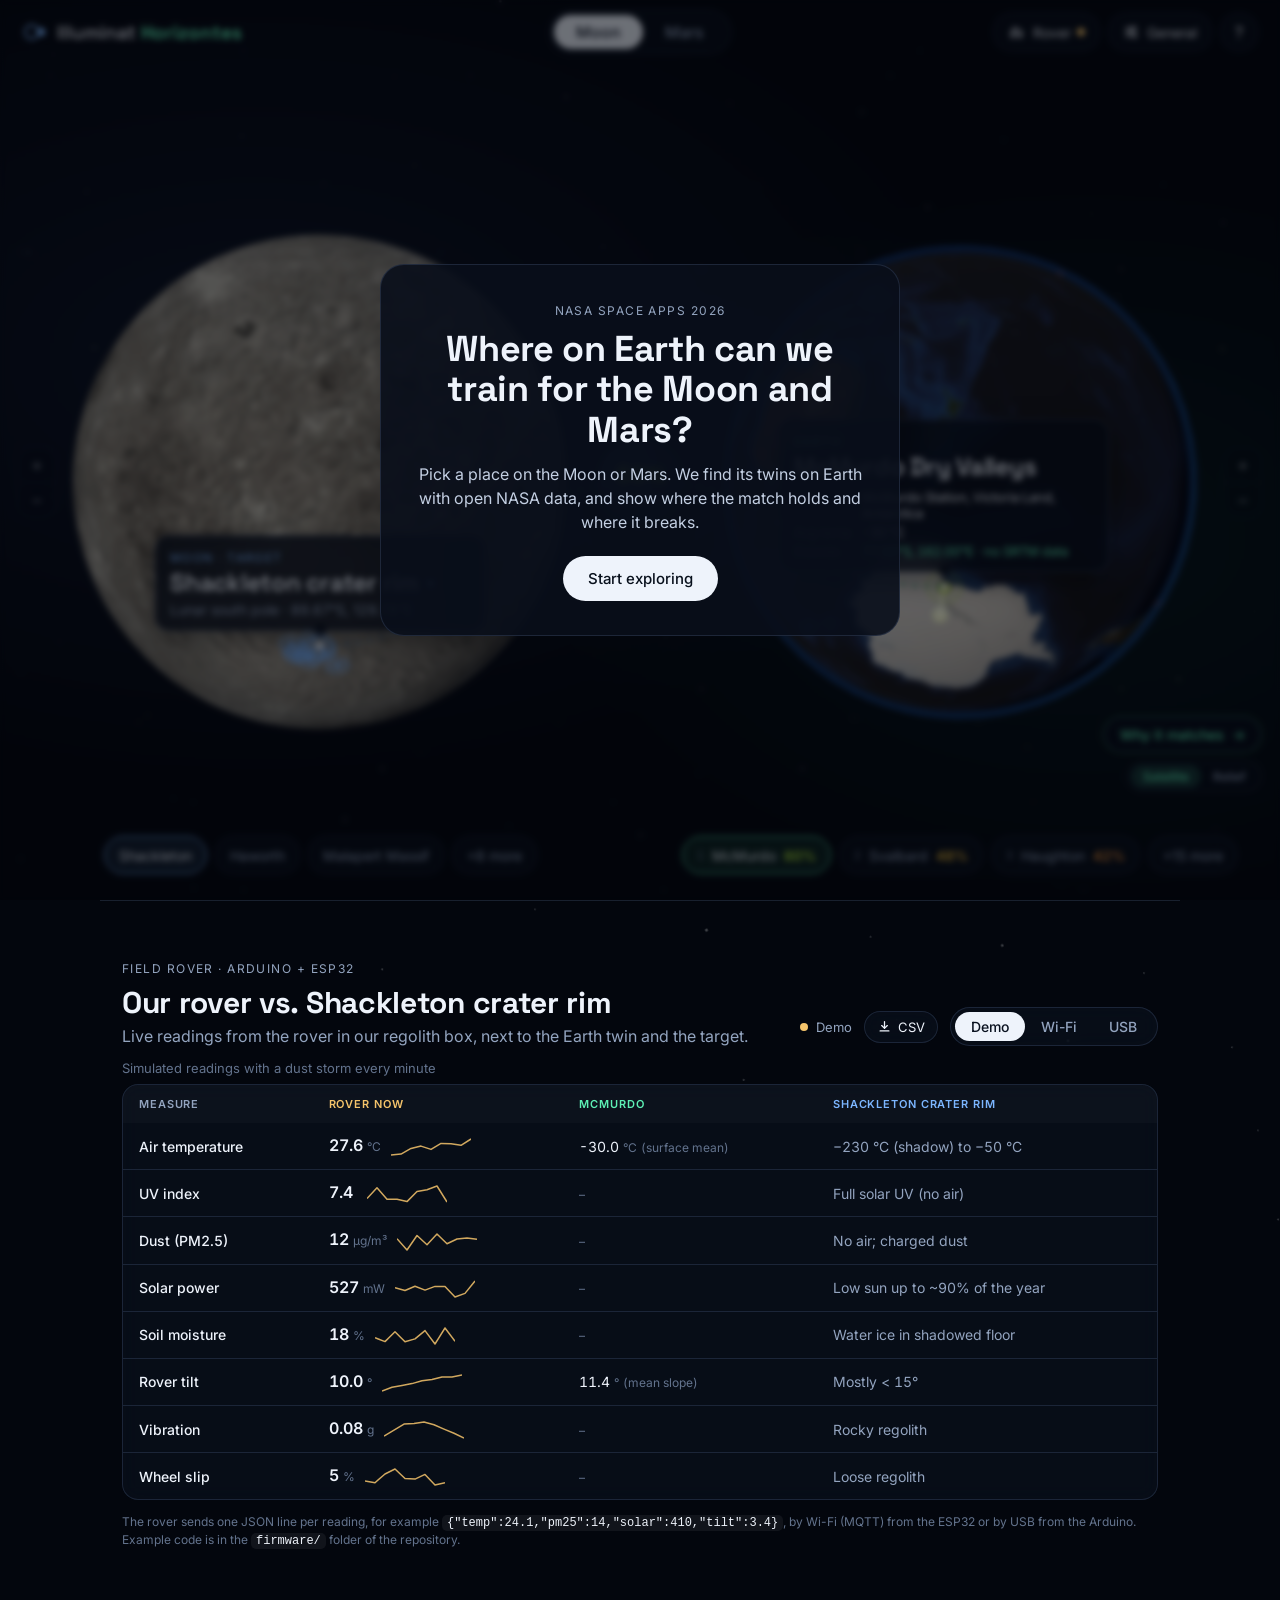
==== commit 02ba23ac: "Prévia: coordenadas do Artemis III conferidas e pressão de Marte por local" ====
--- a/index.html
+++ b/index.html
@@ -15,7 +15,7 @@
   <link rel="preconnect" href="https://fonts.googleapis.com">
   <link rel="preconnect" href="https://fonts.gstatic.com" crossorigin>
   <link rel="stylesheet" href="https://fonts.googleapis.com/css2?family=Inter:wght@400;500;600&family=Space+Grotesk:wght@500;600;700&display=swap">
-  <link rel="stylesheet" href="Scripts/css/principal.css?v=1794767172">
+  <link rel="stylesheet" href="Scripts/css/principal.css?v=1794767890">
   <script type="importmap">
     {
       "imports": {
@@ -24,7 +24,7 @@
       }
     }
   </script>
-  <script type="module" src="Main.js?v=1794767172"></script>
+  <script type="module" src="Main.js?v=1794767890"></script>
 </head>
 <body>
   <div class="space" aria-hidden="true"></div>
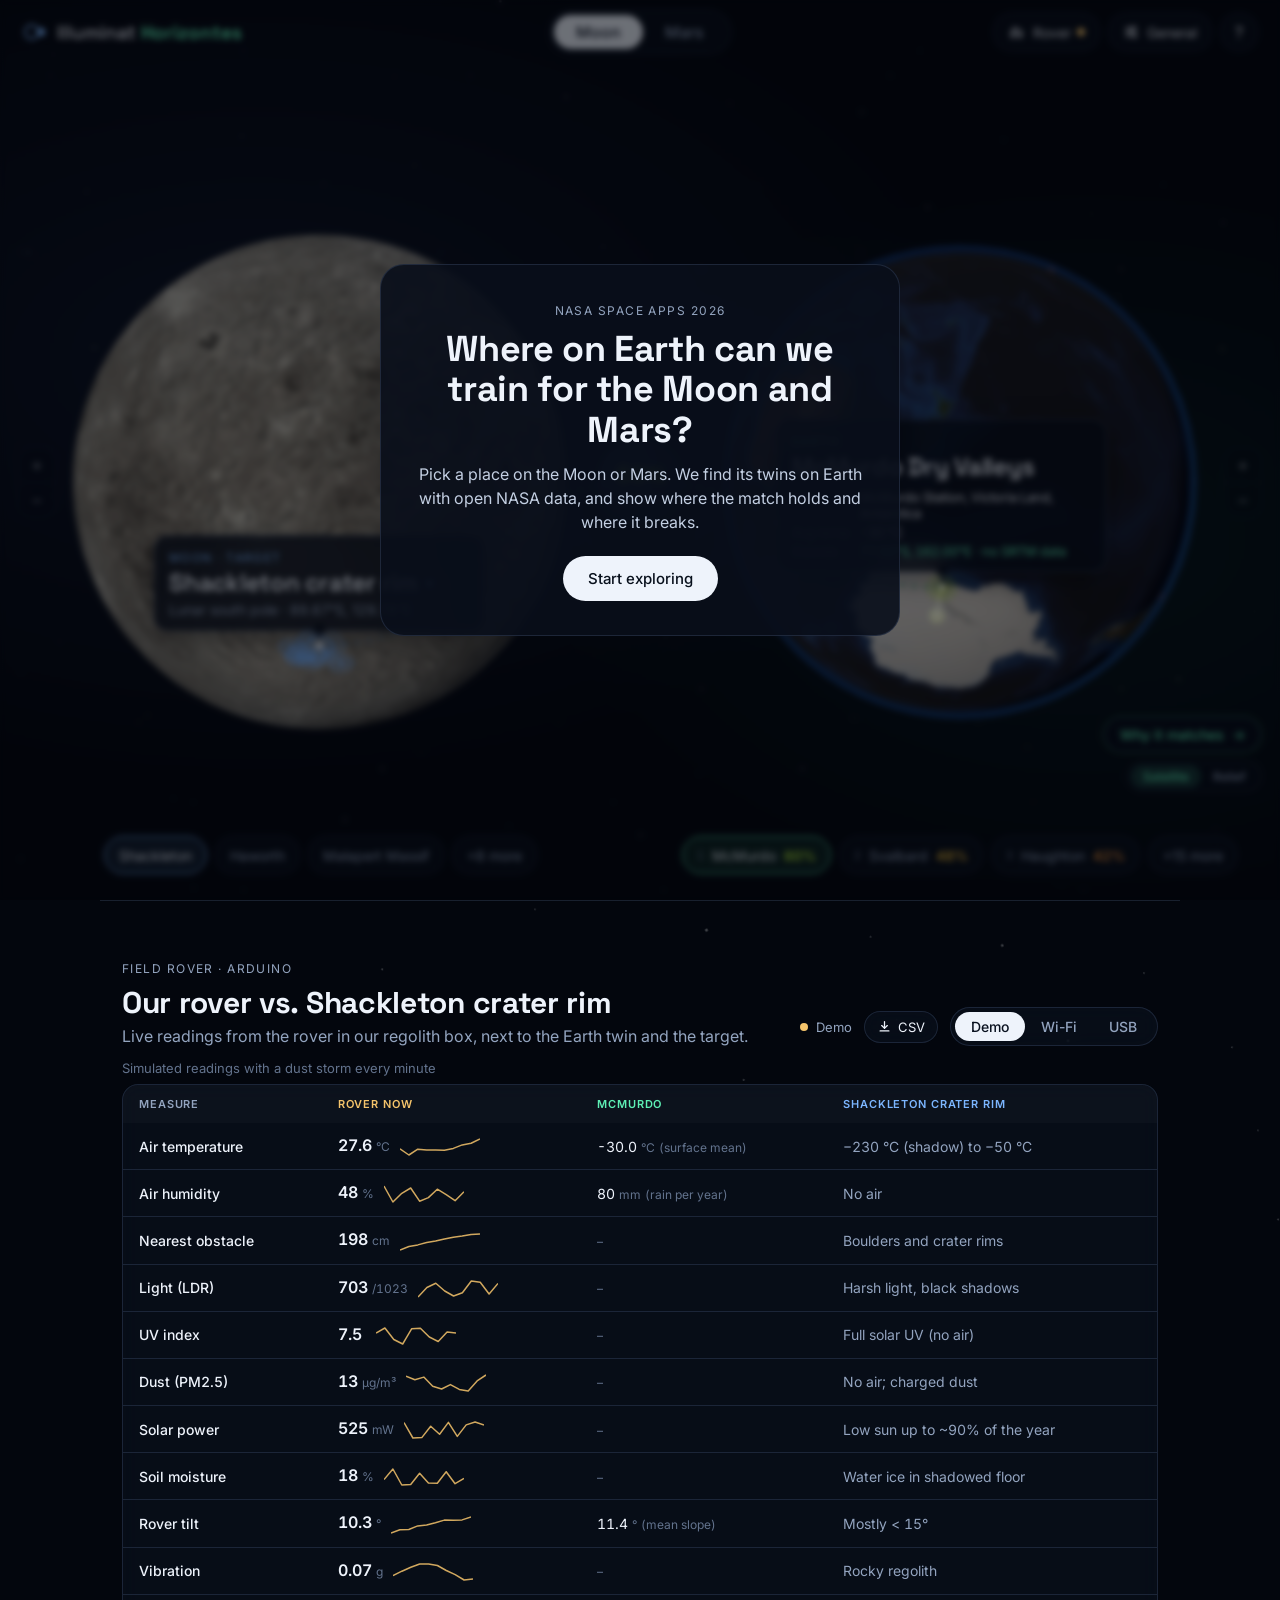
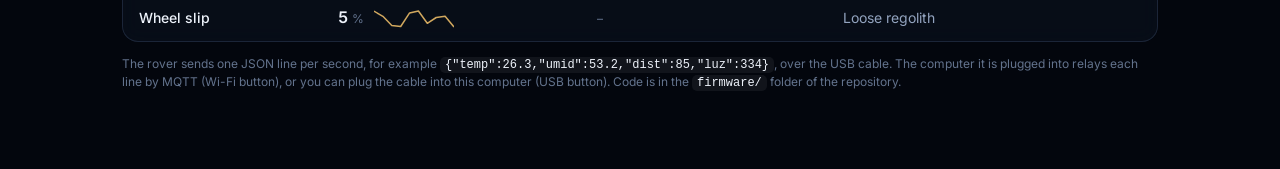
==== commit 5f5a4e24: "Prévia: carrinho ao vivo com temp, umid, dist e luz (USB a 9600 baud)" ====
--- a/index.html
+++ b/index.html
@@ -15,7 +15,7 @@
   <link rel="preconnect" href="https://fonts.googleapis.com">
   <link rel="preconnect" href="https://fonts.gstatic.com" crossorigin>
   <link rel="stylesheet" href="https://fonts.googleapis.com/css2?family=Inter:wght@400;500;600&family=Space+Grotesk:wght@500;600;700&display=swap">
-  <link rel="stylesheet" href="Scripts/css/principal.css?v=1794767890">
+  <link rel="stylesheet" href="Scripts/css/principal.css">
   <script type="importmap">
     {
       "imports": {
@@ -24,7 +24,7 @@
       }
     }
   </script>
-  <script type="module" src="Main.js?v=1794767890"></script>
+  <script type="module" src="Main.js"></script>
 </head>
 <body>
   <div class="space" aria-hidden="true"></div>
@@ -107,11 +107,11 @@
     <span class="sample" id="sampleChip" title="Scores are sample values until the NASA data notebooks deliver data/locais.json">Sample data</span>
   </main>
 
-  <!-- field rover (Arduino + ESP32) -->
+  <!-- field rover (Arduino on USB) -->
   <section class="station" id="station" aria-labelledby="stTitle">
     <div class="st-head">
       <div>
-        <span class="kicker">Field rover · Arduino + ESP32</span>
+        <span class="kicker">Field rover · Arduino</span>
         <h2 id="stTitle">Our rover vs. <span id="stTarget">–</span></h2>
         <p class="st-sub">Live readings from the rover in our regolith box, next to the Earth twin and the target.</p>
       </div>
@@ -142,7 +142,7 @@
         <tbody id="stBody"></tbody>
       </table>
     </div>
-    <p class="fine">The rover sends one JSON line per reading, for example <code>{"temp":24.1,"pm25":14,"solar":410,"tilt":3.4}</code>, by Wi-Fi (MQTT) from the ESP32 or by USB from the Arduino. Example code is in the <code>firmware/</code> folder of the repository.</p>
+    <p class="fine">The rover sends one JSON line per second, for example <code>{"temp":26.3,"umid":53.2,"dist":85,"luz":334}</code>, over the USB cable. The computer it is plugged into relays each line by MQTT (Wi-Fi button), or you can plug the cable into this computer (USB button). Code is in the <code>firmware/</code> folder of the repository.</p>
   </section>
 
   <!-- details drawer -->
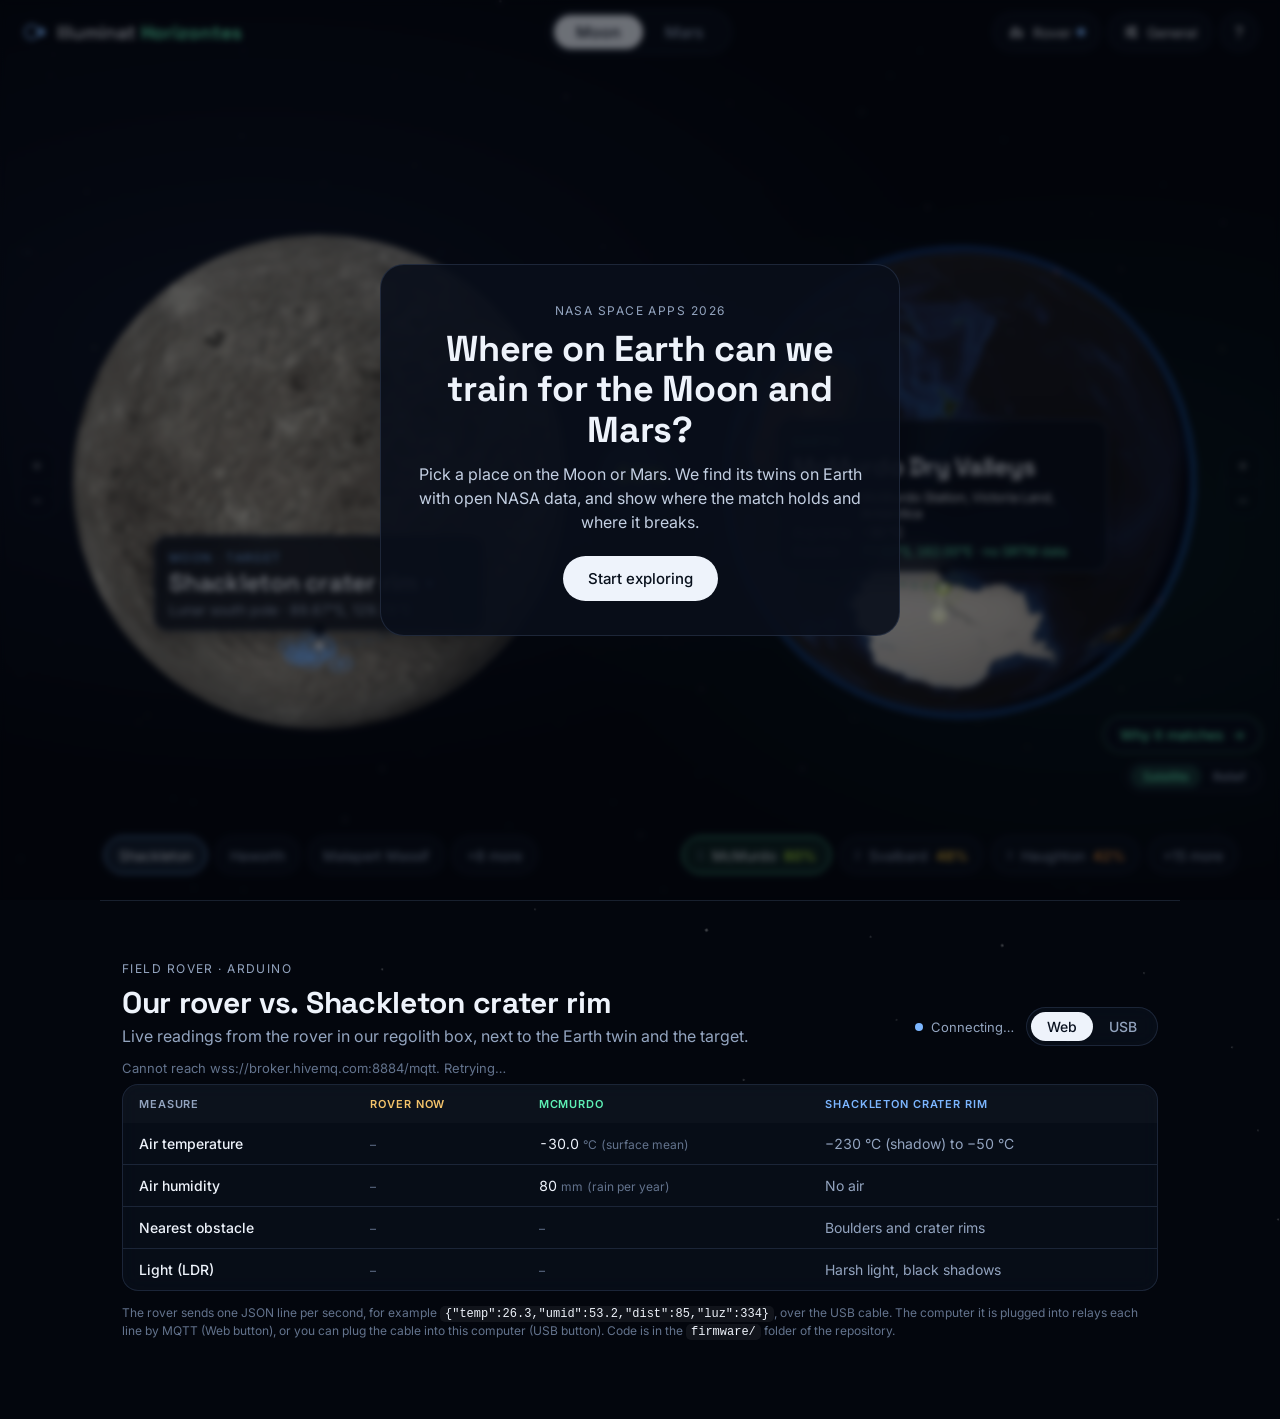
==== commit 200fddd8: "Prévia: '+N more' abre a lista de alvos; seção do carrinho só com Web e USB" ====
--- a/index.html
+++ b/index.html
@@ -122,8 +122,7 @@
           CSV
         </button>
         <div class="seg small" id="stModes" role="group" aria-label="Rover connection">
-          <button data-mode="demo" aria-pressed="false">Demo</button>
-          <button data-mode="mqtt" aria-pressed="false">Wi-Fi</button>
+          <button data-mode="mqtt" aria-pressed="false" title="Readings the Python bridge publishes over MQTT">Web</button>
           <button data-mode="usb" aria-pressed="false">USB</button>
         </div>
       </div>
@@ -142,7 +141,7 @@
         <tbody id="stBody"></tbody>
       </table>
     </div>
-    <p class="fine">The rover sends one JSON line per second, for example <code>{"temp":26.3,"umid":53.2,"dist":85,"luz":334}</code>, over the USB cable. The computer it is plugged into relays each line by MQTT (Wi-Fi button), or you can plug the cable into this computer (USB button). Code is in the <code>firmware/</code> folder of the repository.</p>
+    <p class="fine">The rover sends one JSON line per second, for example <code>{"temp":26.3,"umid":53.2,"dist":85,"luz":334}</code>, over the USB cable. The computer it is plugged into relays each line by MQTT (Web button), or you can plug the cable into this computer (USB button). Code is in the <code>firmware/</code> folder of the repository.</p>
   </section>
 
   <!-- details drawer -->
--- a/Scripts/css/principal.css
+++ b/Scripts/css/principal.css
@@ -382,3 +382,13 @@
 @media (prefers-reduced-motion: reduce) {
   *, *::before, *::after { animation: none !important; transition-duration: 0s !important; scroll-behavior: auto !important; }
 }
+
+/* list opened by the "+N more" target chip */
+.target-menu {
+  position: absolute; left: 50%; bottom: 70px; transform: translateX(-50%); z-index: 6;
+  display: flex; flex-direction: column; min-width: 240px; max-width: calc(100% - 32px); max-height: min(60vh, 420px); overflow-y: auto;
+  padding: 6px; border-radius: 14px; background: rgba(8, 16, 28, .92); border: 1px solid var(--line-2); backdrop-filter: blur(12px);
+}
+.target-menu button { appearance: none; background: transparent; border: 0; font: inherit; cursor: pointer; text-align: left; padding: 9px 12px; border-radius: 9px; font-size: 14px; color: var(--muted); }
+.target-menu button:hover { color: var(--text); background: rgba(255, 255, 255, .06); }
+.target-menu button[aria-selected="true"] { color: var(--text); background: rgba(124, 182, 255, .14); }
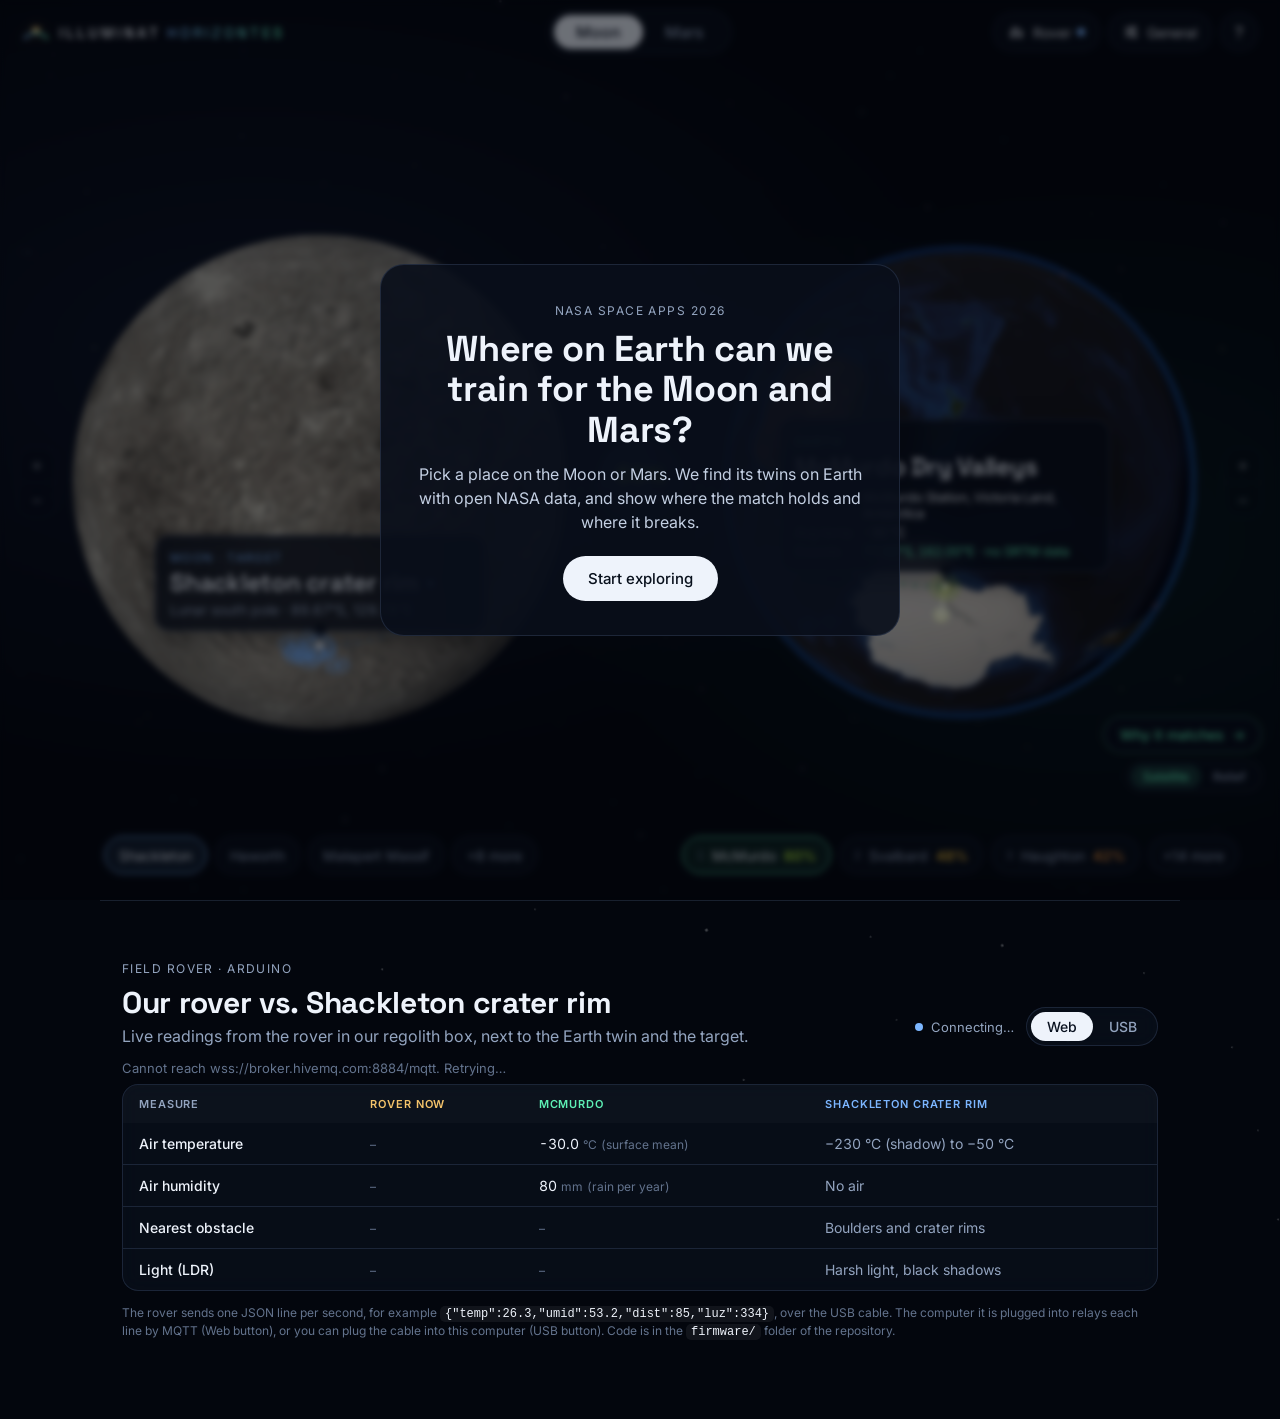
==== commit 54b02da0: "Prévia: 17 locais, equipe no About e logo nova" ====
--- a/index.html
+++ b/index.html
@@ -6,7 +6,7 @@
   <title>Illuminat Horizontes · Earth twins of the Moon and Mars</title>
   <meta name="description" content="Click a place on the Moon or Mars and find its twin on Earth, scored with NASA open data.">
   <meta name="theme-color" content="#03060d">
-  <link rel="icon" href="data:image/svg+xml,%3Csvg xmlns='http://www.w3.org/2000/svg' viewBox='0 0 32 32'%3E%3Crect width='32' height='32' rx='8' fill='%2303060d'/%3E%3Ccircle cx='12' cy='16' r='7.5' fill='none' stroke='%237cb6ff' stroke-width='2.4'/%3E%3Ccircle cx='23' cy='16' r='4.6' fill='%235ef0b5'/%3E%3C/svg%3E">
+  <link rel="icon" href="data:image/svg+xml,%3Csvg xmlns='http://www.w3.org/2000/svg' viewBox='0 0 32 32'%3E%3Crect width='32' height='32' rx='8' fill='%2303060d'/%3E%3Ccircle cx='16' cy='14' r='4.6' fill='%23ffd27a'/%3E%3Cpath d='M4 24c3.4-4 7.4-6 12-6s8.6 2 12 6' fill='none' stroke='%235ef0b5' stroke-width='2.6' stroke-linecap='round'/%3E%3C/svg%3E">
   <meta property="og:type" content="website">
   <meta property="og:title" content="Illuminat Horizontes · Earth twins of the Moon and Mars">
   <meta property="og:description" content="Click a place on the Moon or Mars and find its twin on Earth, scored with NASA open data.">
@@ -31,8 +31,8 @@
 
   <header class="topbar">
     <div class="brand">
-      <svg viewBox="0 0 32 32" width="26" height="26" aria-hidden="true"><circle cx="12" cy="16" r="8.5" fill="none" stroke="currentColor" stroke-width="2"/><circle cx="23.5" cy="16" r="5" fill="currentColor"/></svg>
-      <span>Illuminat <b>Horizontes</b></span>
+      <svg class="mark" viewBox="0 0 32 32" width="28" height="28" aria-hidden="true"><defs><linearGradient id="hzg" x1="0" x2="1"><stop offset="0" stop-color="#7cb6ff"/><stop offset="1" stop-color="#5ef0b5"/></linearGradient></defs><circle cx="16" cy="14.5" r="4.2" fill="#ffd27a"/><path d="M3 23.5c3.6-4.2 8-6.3 13-6.3s9.4 2.1 13 6.3" fill="none" stroke="url(#hzg)" stroke-width="2.4" stroke-linecap="round"/><path d="M8 27.2h16" stroke="url(#hzg)" stroke-width="1.6" stroke-linecap="round" opacity=".55"/></svg>
+      <span class="wordmark" aria-label="Illuminat Horizontes"><span class="w1">Illuminat</span><span class="w2">Horizontes</span></span>
     </div>
     <div class="seg" role="tablist" aria-label="Planetary body">
       <button role="tab" data-body="moon" aria-selected="true">Moon</button>
@@ -104,7 +104,7 @@
       <div class="chips" id="rankChips" aria-label="Best Earth analogs"></div>
     </section>
 
-    <span class="sample" id="sampleChip" title="Scores are sample values until the NASA data notebooks deliver data/locais.json">Sample data</span>
+    <span class="sample" id="sampleChip" title="Some scores use sample values" hidden>Sample data</span>
   </main>
 
   <!-- field rover (Arduino on USB) -->
@@ -170,10 +170,19 @@
 
   <dialog id="about">
     <h2>About Illuminat Horizontes</h2>
-    <p>Each Earth site gets a similarity score per dimension (terrain, materials, thermal, water and ice, dust, habitability, operations). The match is a weighted average, so changing the mission profile changes the ranking. Every site also shows where the analogy breaks.</p>
-    <p><b>Status:</b> the scores shown now are sample values. They will be replaced by the output of our data notebooks (NASA Earthdata, AppEEARS, Copernicus).</p>
+    <p>Each Earth site gets a similarity score per dimension (terrain, materials, temperature, illumination, water and ice, dust and wind, habitability, subsurface, landing and mobility). The match is a weighted average, so changing the mission profile changes the ranking. Every site also shows where the analogy breaks.</p>
+    <p><b>Data:</b> 17 Earth sites × 16 Moon and Mars targets. Earth values are measured from NASA and Copernicus data (SRTM30, MODIS, NASA POWER, Copernicus DEM); Moon and Mars values come from published NASA mission results. Only one value is still provisional (NDVI for the McMurdo Dry Valleys).</p>
     <h3>About the team</h3>
     <p>We aim to build innovative solutions that meet the needs and challenges of space exploration, while helping improve quality of life on Earth.</p>
+    <ul class="team">
+      <li>Geovane De Oliveira Espíndola <span>Team owner</span></li>
+      <li>Ariel Sobrinho Santana</li>
+      <li>Sulivan Sérgio da Matta</li>
+      <li>Lucas da Silva Lopes</li>
+      <li>Júlio Gabriel Rodrigues Fernandes</li>
+      <li>Leonardo Navarro Neves</li>
+    </ul>
+    <p class="fine">Brazil · NASA Space Apps Challenge 2026</p>
     <h3>Imagery credits</h3>
     <ul>
       <li>Earth: NASA Blue Marble (NASA Earth Observatory).</li>
--- a/Scripts/css/principal.css
+++ b/Scripts/css/principal.css
@@ -48,8 +48,10 @@
   display: grid; grid-template-columns: 1fr auto 1fr; align-items: center; gap: 12px; padding: 0 22px;
 }
 .brand { display: flex; align-items: center; gap: 9px; font-family: var(--display); font-size: 19px; color: var(--moon); }
-.brand span { color: var(--text); font-weight: 500; }
-.brand b { color: var(--earth); font-weight: 700; }
+.brand .mark { flex: none; filter: drop-shadow(0 0 6px rgba(255, 210, 122, .35)); }
+.wordmark { display: inline-flex; align-items: baseline; gap: .42em; text-transform: uppercase; letter-spacing: .2em; font-size: 15px; line-height: 1; }
+.wordmark .w1 { color: var(--text); font-weight: 600; }
+.wordmark .w2 { font-weight: 500; background: linear-gradient(90deg, #7cb6ff, #5ef0b5); -webkit-background-clip: text; background-clip: text; color: transparent; }
 .seg { display: flex; padding: 4px; border-radius: 999px; background: var(--glass); border: 1px solid var(--line); backdrop-filter: blur(10px); }
 .seg button { border: 0; background: none; padding: 7px 22px; border-radius: 999px; color: var(--muted); font-weight: 500; transition: background .2s, color .2s; }
 .seg button[aria-selected="true"] { background: var(--text); color: #0a1220; }
@@ -346,6 +348,7 @@
   :root { --top: 56px; }
   .topbar { grid-template-columns: auto 1fr auto; padding: 0 14px; gap: 8px; }
   .brand { font-size: 16px; }
+  .wordmark { font-size: 12px; letter-spacing: .14em; }
   .brand span { display: none; }
   .seg { justify-self: center; }
   .seg button { padding: 6px 16px; }
@@ -392,3 +395,8 @@
 .target-menu button { appearance: none; background: transparent; border: 0; font: inherit; cursor: pointer; text-align: left; padding: 9px 12px; border-radius: 9px; font-size: 14px; color: var(--muted); }
 .target-menu button:hover { color: var(--text); background: rgba(255, 255, 255, .06); }
 .target-menu button[aria-selected="true"] { color: var(--text); background: rgba(124, 182, 255, .14); }
+
+/* team list in the About dialog */
+.team { list-style: none; padding: 0; margin: 8px 0 4px; display: grid; gap: 4px; }
+.team li { color: var(--text); }
+.team li span { margin-left: 6px; font-size: 11px; letter-spacing: .06em; text-transform: uppercase; color: var(--earth); }
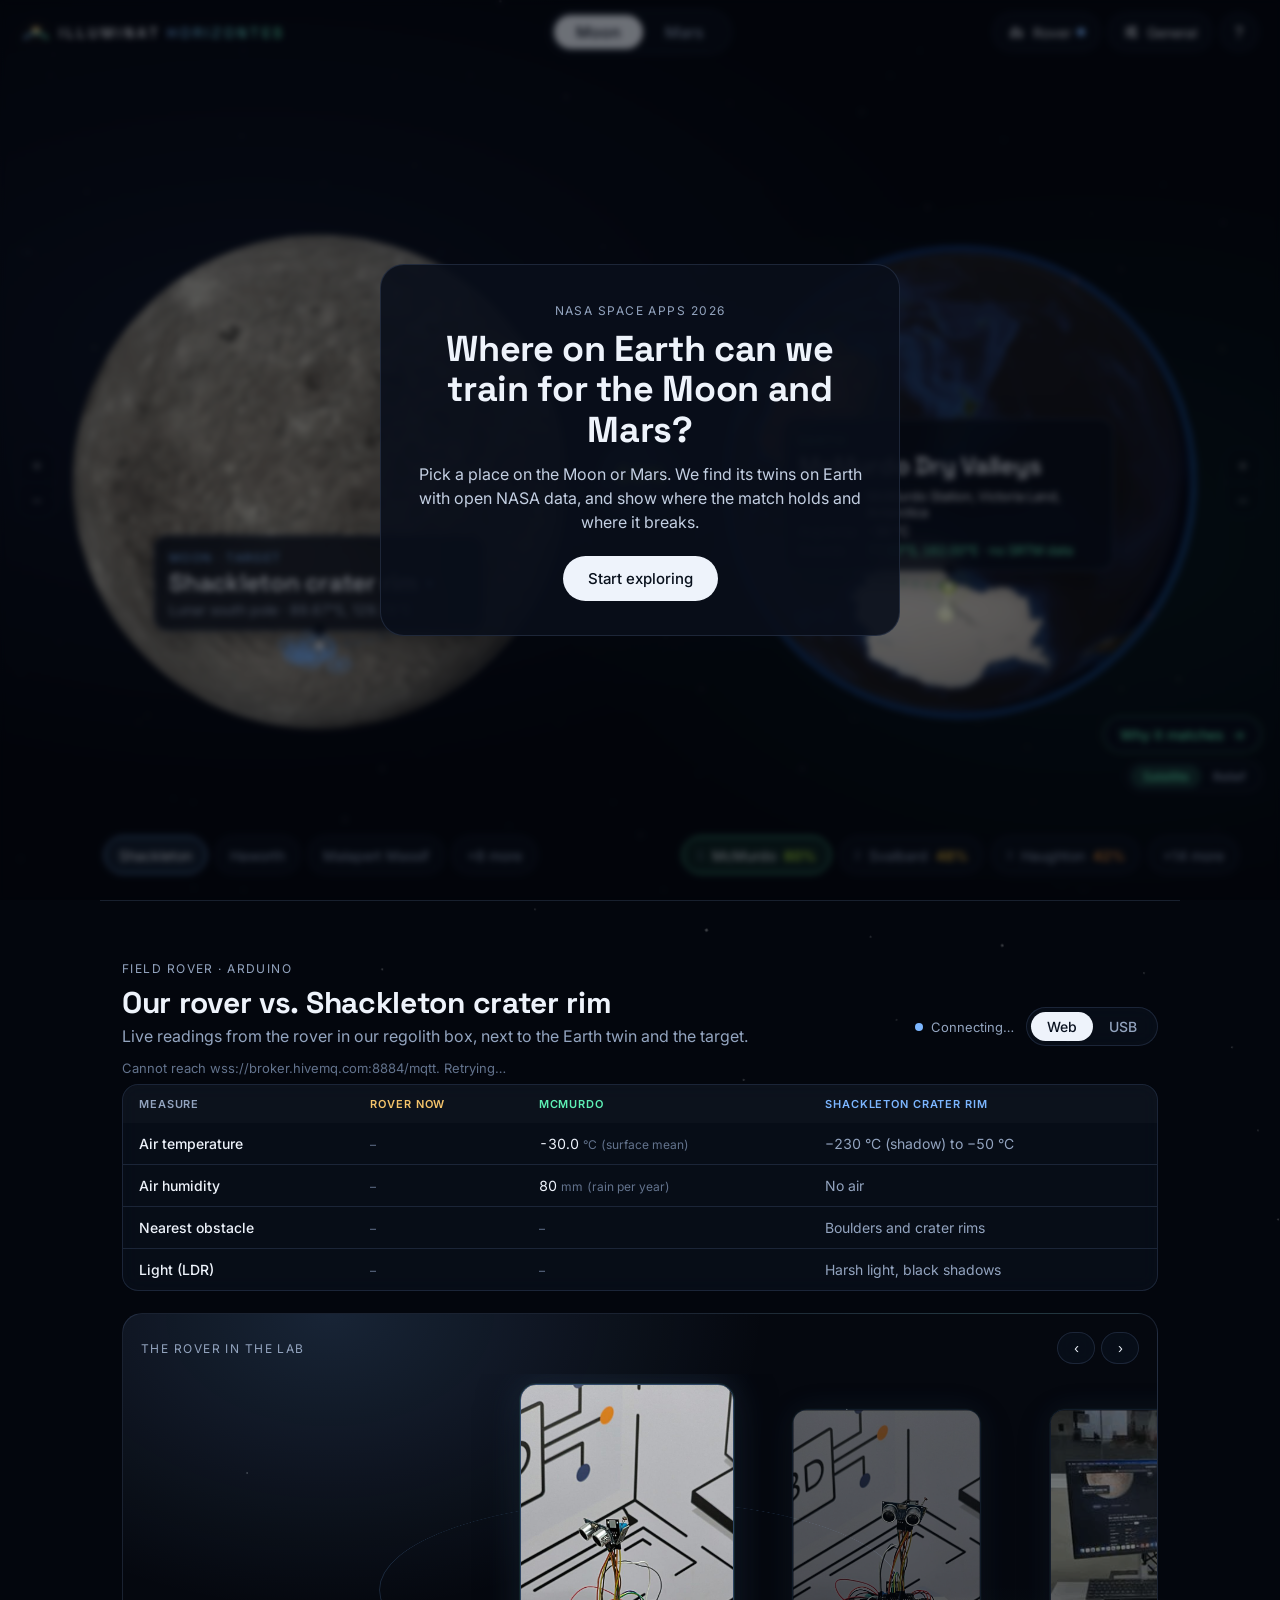
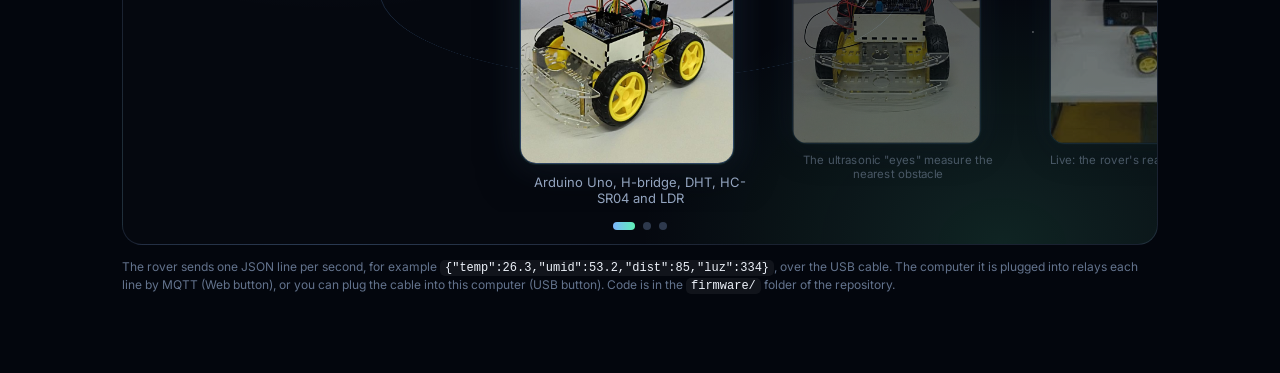
==== commit ef862362: "Prévia: carrossel com fotos do carrinho" ====
--- a/index.html
+++ b/index.html
@@ -141,6 +141,17 @@
         <tbody id="stBody"></tbody>
       </table>
     </div>
+    <div class="rover-gallery" id="roverGallery" aria-roledescription="carousel" aria-label="Photos of our rover">
+      <div class="rg-head"><span class="kicker">The rover in the lab</span>
+        <div class="rg-nav"><button class="ghost round small" type="button" data-dir="-1" aria-label="Previous photo">‹</button><button class="ghost round small" type="button" data-dir="1" aria-label="Next photo">›</button></div>
+      </div>
+      <div class="rg-track" tabindex="0">
+        <figure class="rg-slide"><img src="Assets/Rover/rover-1.jpg" width="720" height="1281" loading="lazy" decoding="async" alt="Our rover: Arduino, motor driver, ultrasonic sensor and four yellow wheels on an acrylic chassis"><figcaption>Arduino Uno, H-bridge, DHT, HC-SR04 and LDR</figcaption></figure>
+        <figure class="rg-slide"><img src="Assets/Rover/rover-2.jpg" width="720" height="1281" loading="lazy" decoding="async" alt="Front view of the rover with the ultrasonic sensor on a mast"><figcaption>The ultrasonic "eyes" measure the nearest obstacle</figcaption></figure>
+        <figure class="rg-slide"><img src="Assets/Rover/rover-3.jpg" width="202" height="360" loading="lazy" decoding="async" alt="The rover on a desk in front of a monitor showing this site"><figcaption>Live: the rover's readings on this site</figcaption></figure>
+      </div>
+      <div class="rg-dots" role="tablist" aria-label="Choose a photo"></div>
+    </div>
     <p class="fine">The rover sends one JSON line per second, for example <code>{"temp":26.3,"umid":53.2,"dist":85,"luz":334}</code>, over the USB cable. The computer it is plugged into relays each line by MQTT (Web button), or you can plug the cable into this computer (USB button). Code is in the <code>firmware/</code> folder of the repository.</p>
   </section>
 
--- a/Scripts/css/principal.css
+++ b/Scripts/css/principal.css
@@ -400,3 +400,38 @@
 .team { list-style: none; padding: 0; margin: 8px 0 4px; display: grid; gap: 4px; }
 .team li { color: var(--text); }
 .team li span { margin-left: 6px; font-size: 11px; letter-spacing: .06em; text-transform: uppercase; color: var(--earth); }
+
+/* rover photo carousel (after the Field rover table) */
+.rover-gallery {
+  position: relative; margin: 22px 0 6px; padding: 18px 0 14px; border-radius: 20px; overflow: hidden; border: 1px solid var(--line);
+  background:
+    radial-gradient(60% 80% at 20% 0%, rgba(124, 182, 255, .16), transparent 70%),
+    radial-gradient(50% 70% at 85% 100%, rgba(94, 240, 181, .12), transparent 70%),
+    radial-gradient(1px 1px at 12% 30%, #fff8, transparent), radial-gradient(1px 1px at 70% 18%, #fff6, transparent),
+    radial-gradient(1px 1px at 40% 80%, #fff5, transparent), radial-gradient(1.5px 1.5px at 88% 60%, #fff7, transparent),
+    #05080f;
+}
+.rover-gallery::before { content: ""; position: absolute; left: 50%; top: 52%; width: 520px; height: 520px; transform: translate(-50%, -50%) rotateX(70deg);
+  border-radius: 50%; border: 1px solid rgba(124, 182, 255, .18); pointer-events: none; }
+.rg-head { display: flex; align-items: center; justify-content: space-between; padding: 0 18px 10px; position: relative; }
+.rg-nav { display: flex; gap: 6px; }
+.rg-nav button { width: 34px; height: 34px; font-size: 20px; line-height: 1; }
+.rg-track {
+  position: relative; display: flex; gap: 18px; overflow-x: auto; scroll-snap-type: x mandatory; scrollbar-width: none;
+  padding: 10px calc(50% - 110px) 6px; outline: none;
+}
+.rg-track::-webkit-scrollbar { display: none; }
+.rg-slide { flex: none; margin: 0; scroll-snap-align: center; text-align: center; transition: transform .35s, opacity .35s; opacity: .45; transform: scale(.88); }
+.rg-slide.on { opacity: 1; transform: scale(1); }
+.rg-slide img { display: block; height: 380px; width: auto; max-width: 70vw; object-fit: cover; border-radius: 16px;
+  border: 1px solid rgba(124, 182, 255, .35); box-shadow: 0 0 0 1px rgba(94, 240, 181, .08), 0 10px 40px rgba(0, 0, 0, .5), 0 0 36px rgba(124, 182, 255, .18); }
+.rg-slide figcaption { margin-top: 10px; font-size: 13px; color: var(--muted); max-width: 240px; margin-inline: auto; }
+.rg-dots { display: flex; justify-content: center; gap: 8px; margin-top: 10px; position: relative; }
+.rg-dots button { width: 8px; height: 8px; padding: 0; border-radius: 50%; border: 0; background: var(--line-2); cursor: pointer; transition: width .25s, background .25s; }
+.rg-dots button[aria-selected="true"] { width: 22px; border-radius: 4px; background: linear-gradient(90deg, #7cb6ff, #5ef0b5); }
+@media (max-width: 720px) {
+  .rg-slide img { height: 300px; }
+  .rg-track { padding-inline: calc(50% - 85px); gap: 12px; }
+  .rg-nav { display: none; }
+}
+@media (prefers-reduced-motion: reduce) { .rg-slide { transition: none; } }
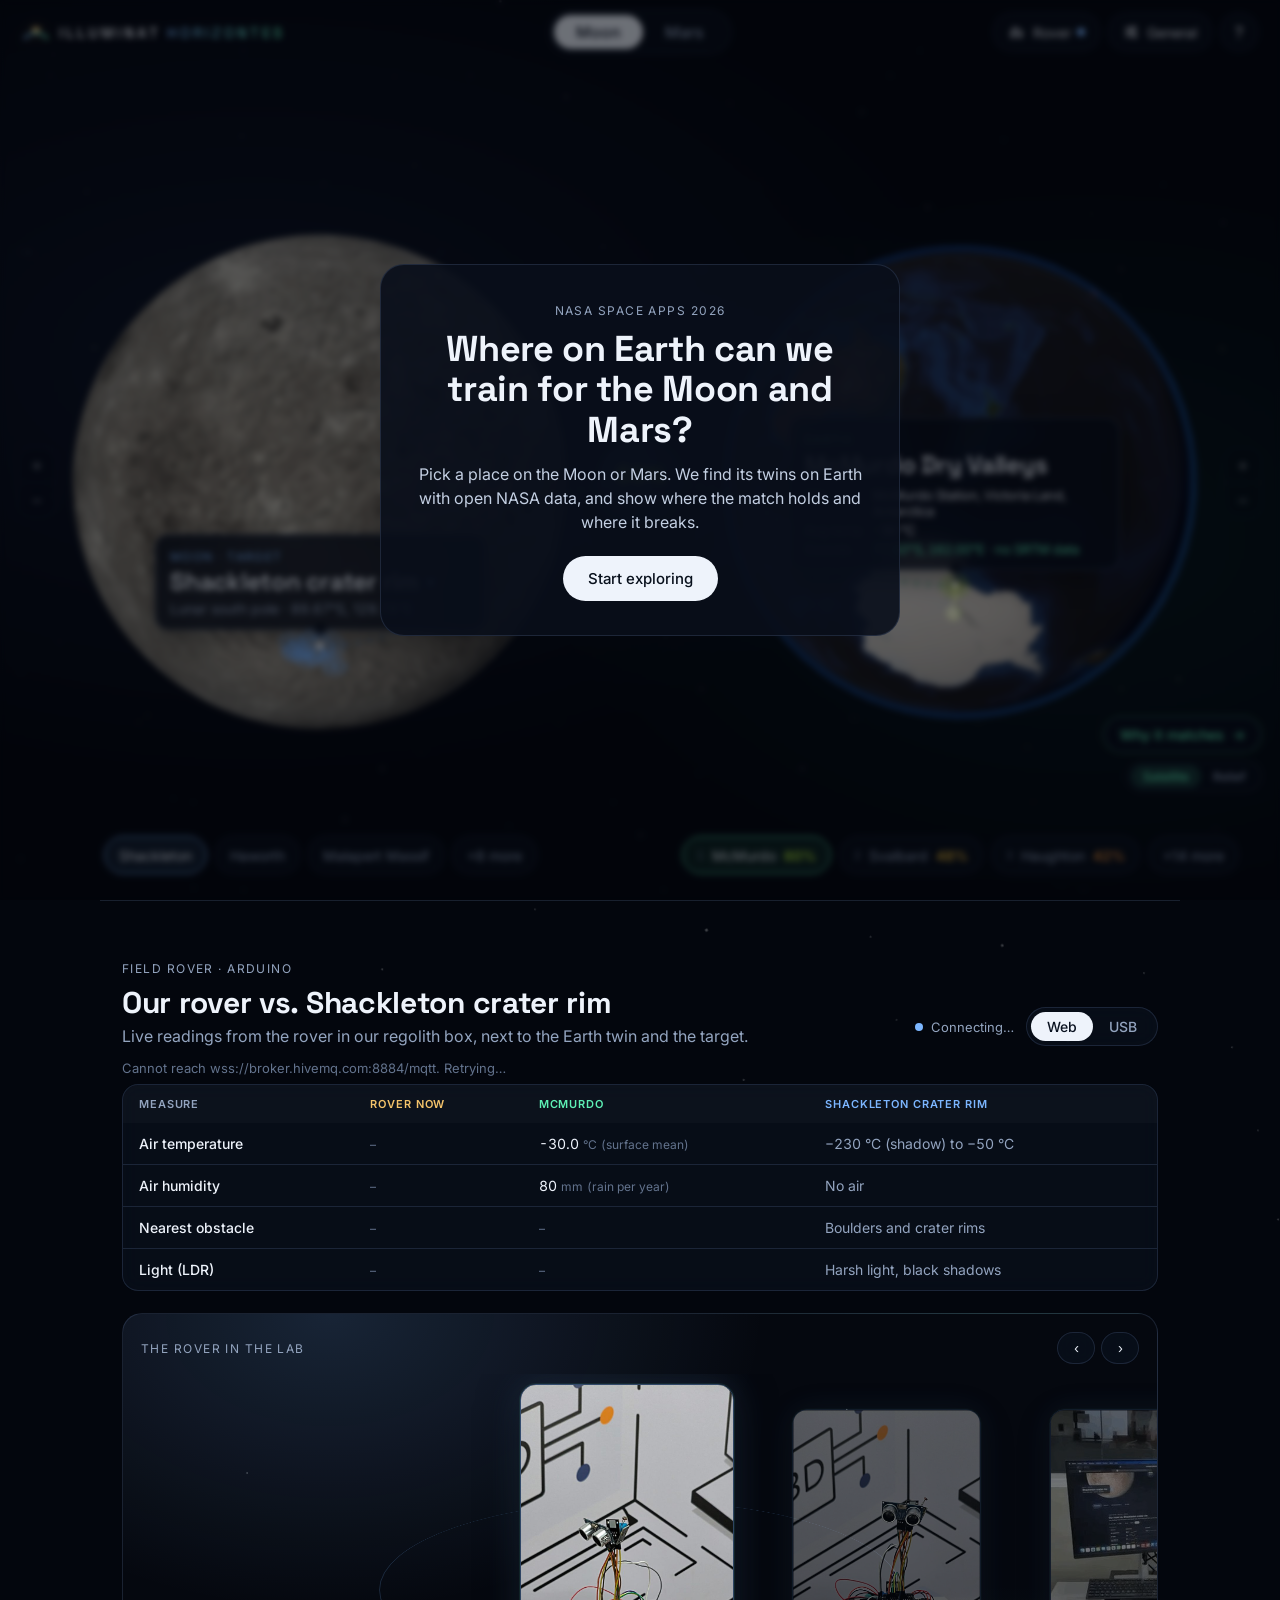
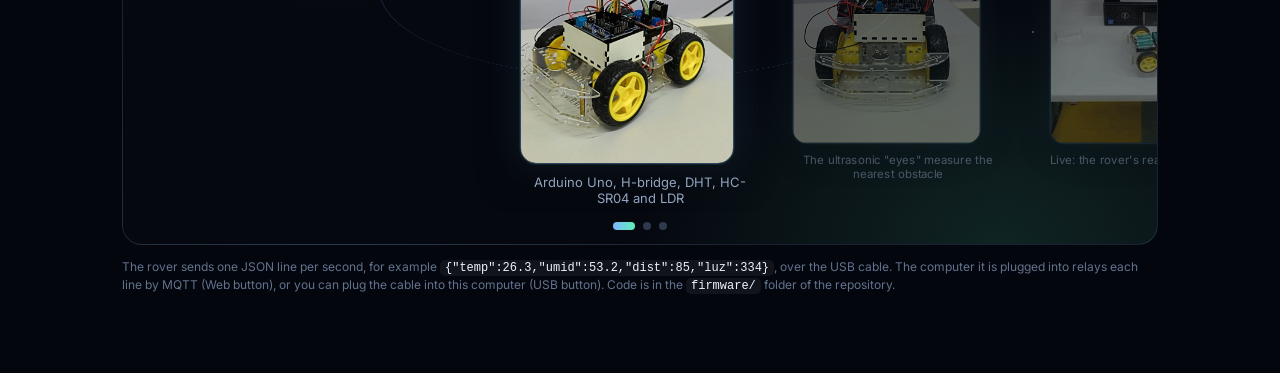
==== commit 12433924: "Prévia: foto do carrinho em resolução maior" ====
--- a/index.html
+++ b/index.html
@@ -148,7 +148,7 @@
       <div class="rg-track" tabindex="0">
         <figure class="rg-slide"><img src="Assets/Rover/rover-1.jpg" width="720" height="1281" loading="lazy" decoding="async" alt="Our rover: Arduino, motor driver, ultrasonic sensor and four yellow wheels on an acrylic chassis"><figcaption>Arduino Uno, H-bridge, DHT, HC-SR04 and LDR</figcaption></figure>
         <figure class="rg-slide"><img src="Assets/Rover/rover-2.jpg" width="720" height="1281" loading="lazy" decoding="async" alt="Front view of the rover with the ultrasonic sensor on a mast"><figcaption>The ultrasonic "eyes" measure the nearest obstacle</figcaption></figure>
-        <figure class="rg-slide"><img src="Assets/Rover/rover-3.jpg" width="202" height="360" loading="lazy" decoding="async" alt="The rover on a desk in front of a monitor showing this site"><figcaption>Live: the rover's readings on this site</figcaption></figure>
+        <figure class="rg-slide"><img src="Assets/Rover/rover-3.jpg" width="360" height="638" loading="lazy" decoding="async" alt="The rover on a desk in front of a monitor showing this site"><figcaption>Live: the rover's readings on this site</figcaption></figure>
       </div>
       <div class="rg-dots" role="tablist" aria-label="Choose a photo"></div>
     </div>
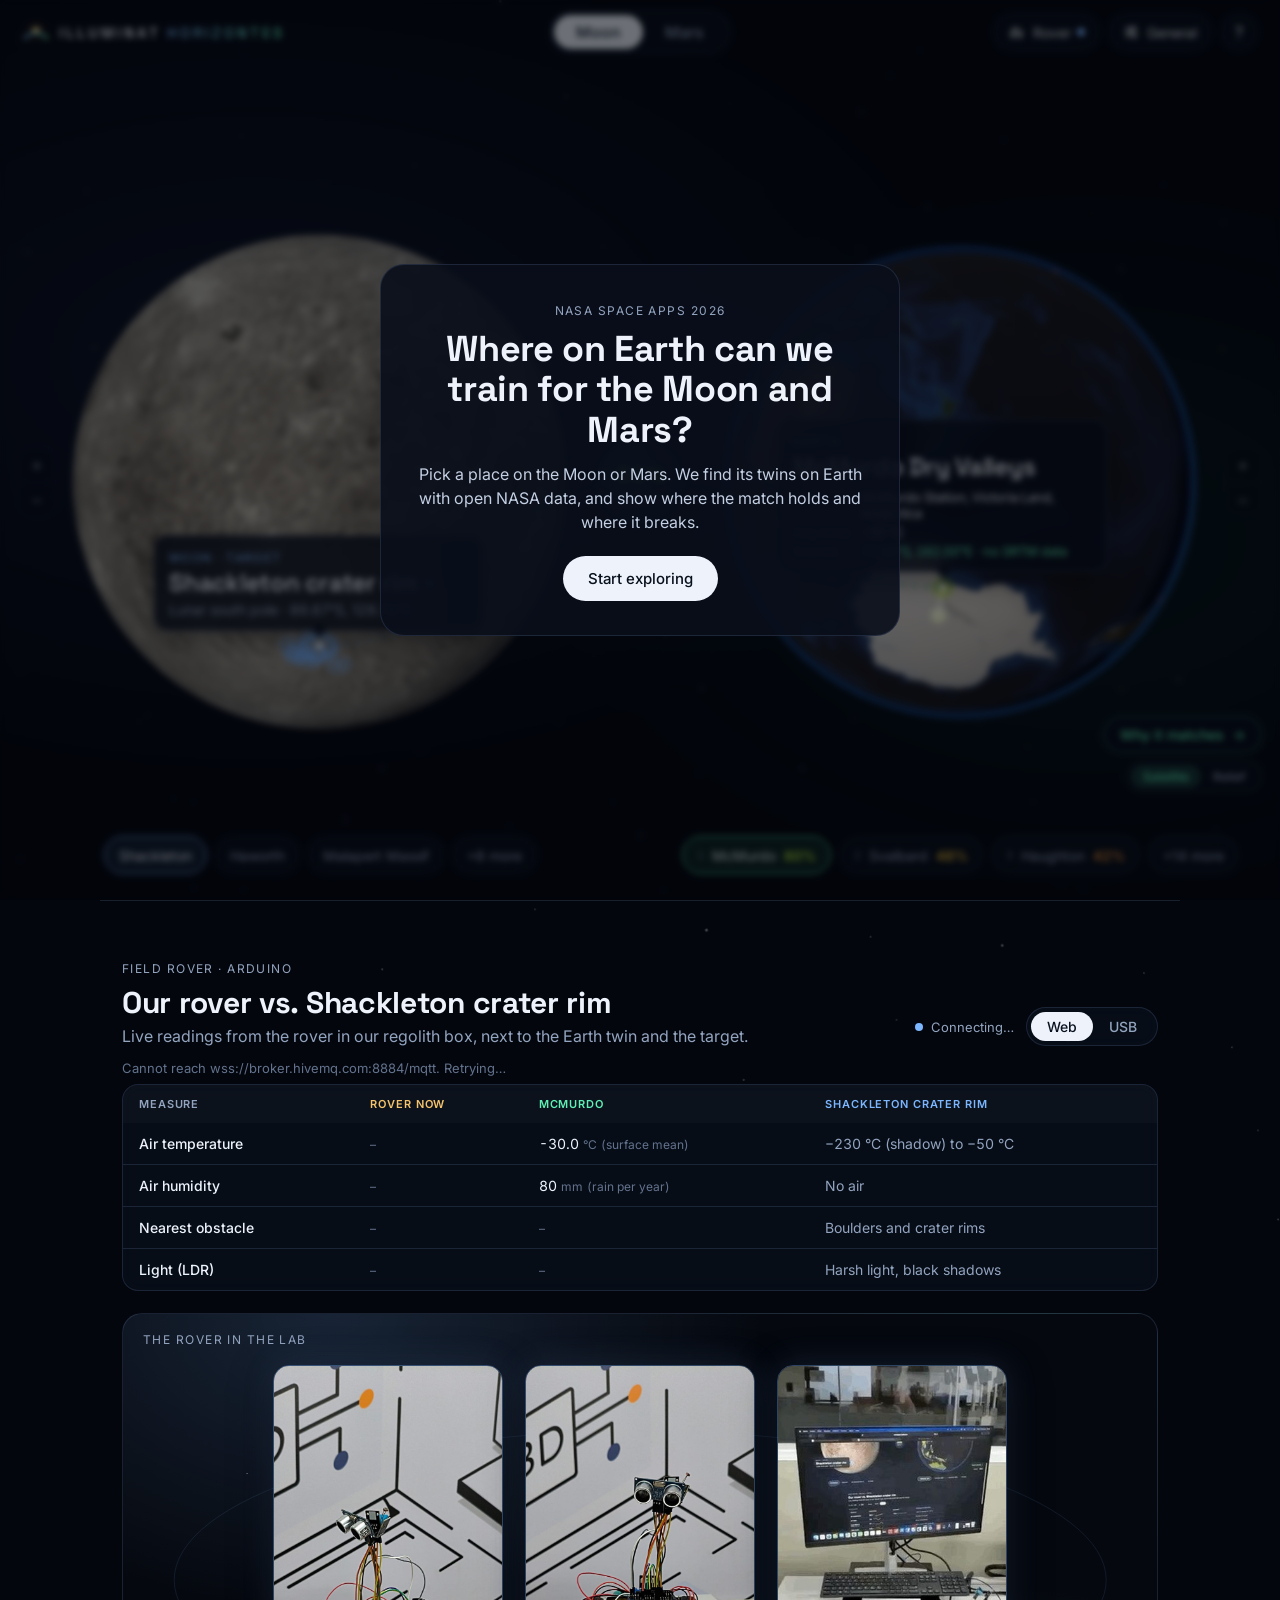
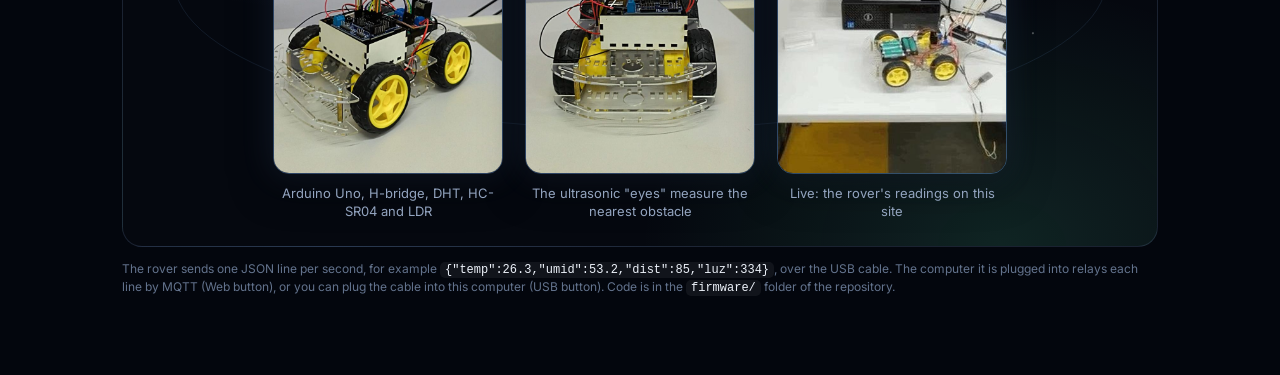
==== commit 3616f5e9: "Prévia: layout das fotos do carrinho" ====
--- a/index.html
+++ b/index.html
@@ -143,7 +143,6 @@
     </div>
     <div class="rover-gallery" id="roverGallery" aria-roledescription="carousel" aria-label="Photos of our rover">
       <div class="rg-head"><span class="kicker">The rover in the lab</span>
-        <div class="rg-nav"><button class="ghost round small" type="button" data-dir="-1" aria-label="Previous photo">‹</button><button class="ghost round small" type="button" data-dir="1" aria-label="Next photo">›</button></div>
       </div>
       <div class="rg-track" tabindex="0">
         <figure class="rg-slide"><img src="Assets/Rover/rover-1.jpg" width="720" height="1281" loading="lazy" decoding="async" alt="Our rover: Arduino, motor driver, ultrasonic sensor and four yellow wheels on an acrylic chassis"><figcaption>Arduino Uno, H-bridge, DHT, HC-SR04 and LDR</figcaption></figure>
--- a/Scripts/css/principal.css
+++ b/Scripts/css/principal.css
@@ -401,9 +401,9 @@
 .team li { color: var(--text); }
 .team li span { margin-left: 6px; font-size: 11px; letter-spacing: .06em; text-transform: uppercase; color: var(--earth); }
 
-/* rover photo carousel (after the Field rover table) */
+/* rover photos after the Field rover table: three cards in a row on a computer, a swipe carousel on a phone */
 .rover-gallery {
-  position: relative; margin: 22px 0 6px; padding: 18px 0 14px; border-radius: 20px; overflow: hidden; border: 1px solid var(--line);
+  position: relative; margin: 22px 0 6px; padding: 18px 0 20px; border-radius: 20px; overflow: hidden; border: 1px solid var(--line);
   background:
     radial-gradient(60% 80% at 20% 0%, rgba(124, 182, 255, .16), transparent 70%),
     radial-gradient(50% 70% at 85% 100%, rgba(94, 240, 181, .12), transparent 70%),
@@ -411,27 +411,24 @@
     radial-gradient(1px 1px at 40% 80%, #fff5, transparent), radial-gradient(1.5px 1.5px at 88% 60%, #fff7, transparent),
     #05080f;
 }
-.rover-gallery::before { content: ""; position: absolute; left: 50%; top: 52%; width: 520px; height: 520px; transform: translate(-50%, -50%) rotateX(70deg);
-  border-radius: 50%; border: 1px solid rgba(124, 182, 255, .18); pointer-events: none; }
-.rg-head { display: flex; align-items: center; justify-content: space-between; padding: 0 18px 10px; position: relative; }
-.rg-nav { display: flex; gap: 6px; }
+.rover-gallery::before { content: ""; position: absolute; left: 50%; top: 50%; width: 90%; aspect-ratio: 1; transform: translate(-50%, -50%) scaleY(.32);
+  border-radius: 50%; border: 1px solid rgba(124, 182, 255, .16); pointer-events: none; }
+.rg-head { display: flex; align-items: center; justify-content: space-between; padding: 0 20px 12px; position: relative; }
+.rg-nav { display: none; gap: 6px; }
 .rg-nav button { width: 34px; height: 34px; font-size: 20px; line-height: 1; }
-.rg-track {
-  position: relative; display: flex; gap: 18px; overflow-x: auto; scroll-snap-type: x mandatory; scrollbar-width: none;
-  padding: 10px calc(50% - 110px) 6px; outline: none;
-}
-.rg-track::-webkit-scrollbar { display: none; }
-.rg-slide { flex: none; margin: 0; scroll-snap-align: center; text-align: center; transition: transform .35s, opacity .35s; opacity: .45; transform: scale(.88); }
-.rg-slide.on { opacity: 1; transform: scale(1); }
-.rg-slide img { display: block; height: 380px; width: auto; max-width: 70vw; object-fit: cover; border-radius: 16px;
-  border: 1px solid rgba(124, 182, 255, .35); box-shadow: 0 0 0 1px rgba(94, 240, 181, .08), 0 10px 40px rgba(0, 0, 0, .5), 0 0 36px rgba(124, 182, 255, .18); }
-.rg-slide figcaption { margin-top: 10px; font-size: 13px; color: var(--muted); max-width: 240px; margin-inline: auto; }
-.rg-dots { display: flex; justify-content: center; gap: 8px; margin-top: 10px; position: relative; }
+.rg-track { position: relative; display: flex; justify-content: center; gap: 22px; padding: 6px 20px; outline: none; }
+.rg-slide { flex: 0 1 230px; min-width: 0; margin: 0; text-align: center; cursor: default; }
+.rg-slide img { display: block; width: 100%; height: auto; aspect-ratio: 9 / 16; object-fit: cover; border-radius: 16px;
+  border: 1px solid rgba(124, 182, 255, .35); box-shadow: 0 10px 40px rgba(0, 0, 0, .5), 0 0 32px rgba(124, 182, 255, .16); }
+.rg-slide figcaption { margin-top: 10px; font-size: 13px; line-height: 1.4; color: var(--muted); }
+.rg-dots { display: none; justify-content: center; gap: 8px; margin-top: 12px; position: relative; }
 .rg-dots button { width: 8px; height: 8px; padding: 0; border-radius: 50%; border: 0; background: var(--line-2); cursor: pointer; transition: width .25s, background .25s; }
 .rg-dots button[aria-selected="true"] { width: 22px; border-radius: 4px; background: linear-gradient(90deg, #7cb6ff, #5ef0b5); }
 @media (max-width: 720px) {
-  .rg-slide img { height: 300px; }
-  .rg-track { padding-inline: calc(50% - 85px); gap: 12px; }
-  .rg-nav { display: none; }
+  .rg-track { justify-content: flex-start; gap: 14px; overflow-x: auto; scroll-snap-type: x mandatory; scrollbar-width: none; padding: 6px calc(50% - 32vw); }
+  .rg-track::-webkit-scrollbar { display: none; }
+  .rg-slide { flex: 0 0 64vw; scroll-snap-align: center; cursor: pointer; opacity: .45; transform: scale(.9); transition: transform .35s, opacity .35s; }
+  .rg-slide.on { opacity: 1; transform: none; }
+  .rg-dots { display: flex; }
 }
 @media (prefers-reduced-motion: reduce) { .rg-slide { transition: none; } }
